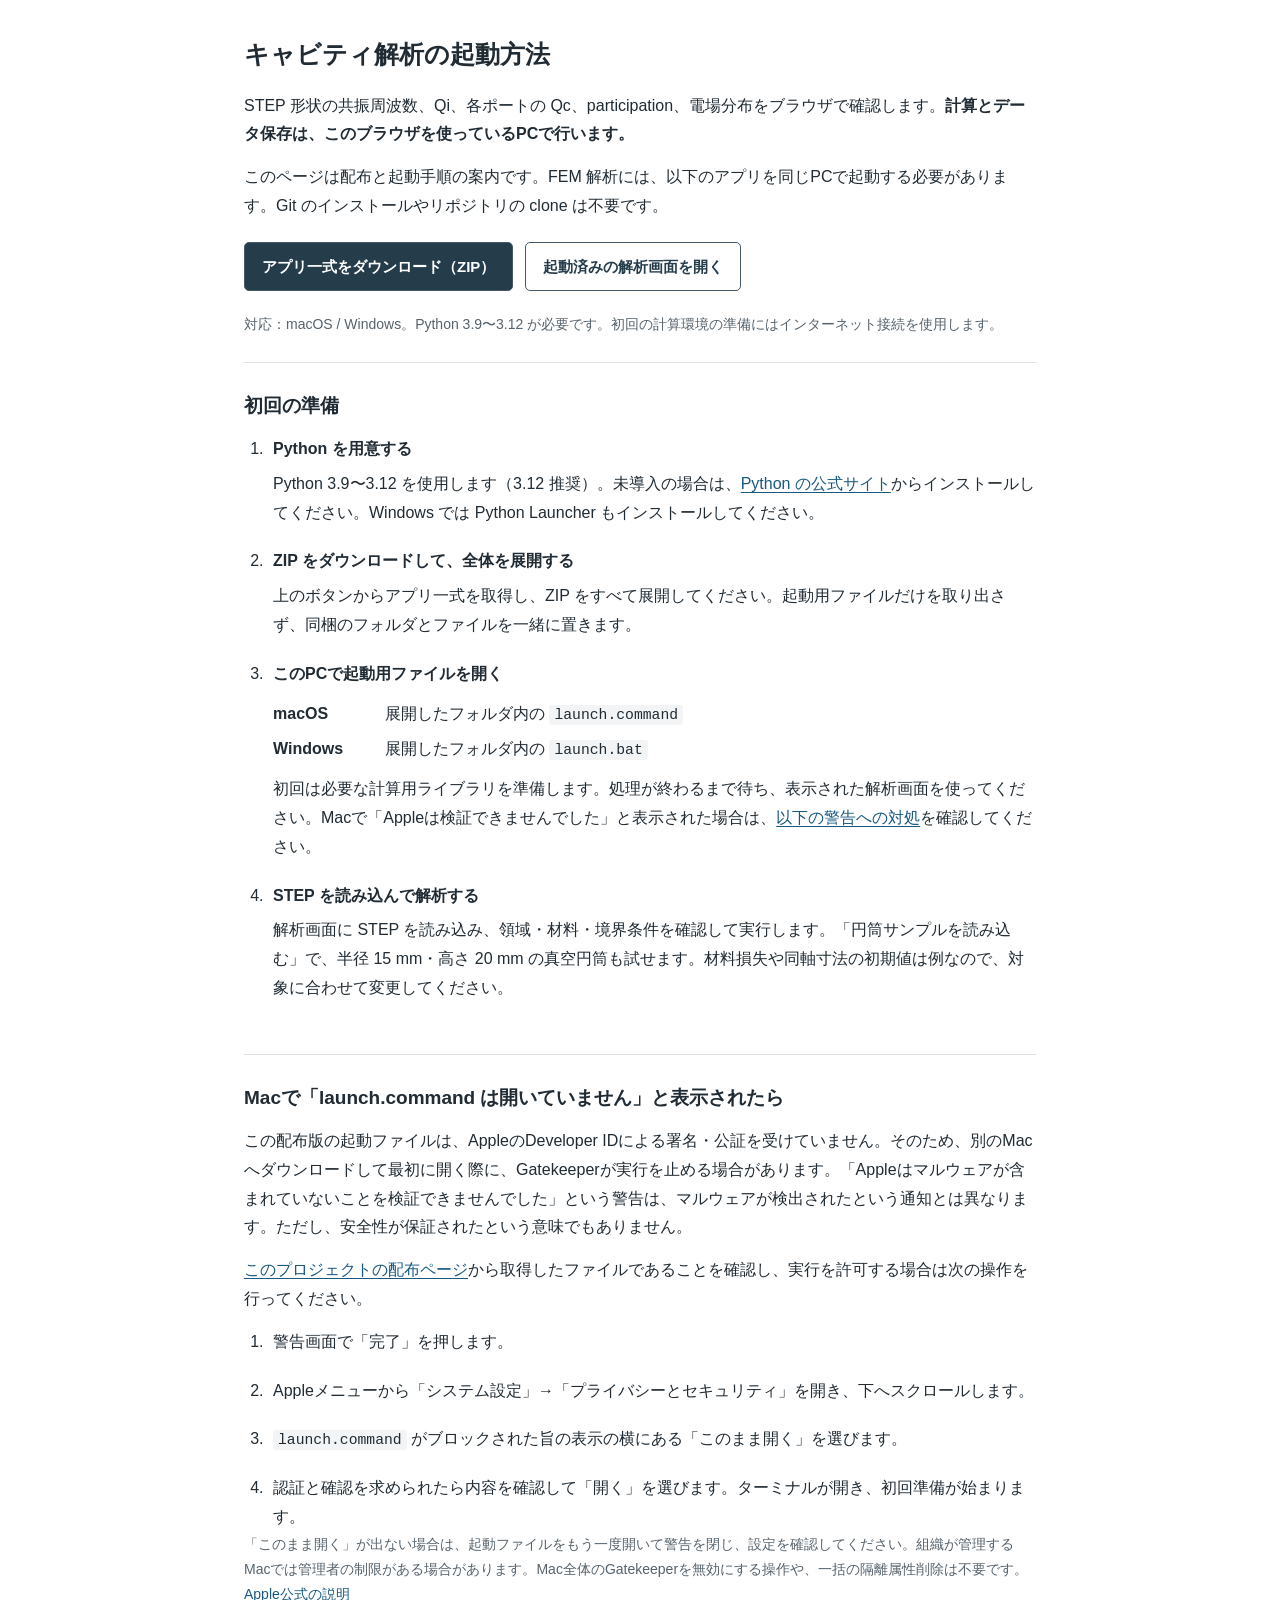
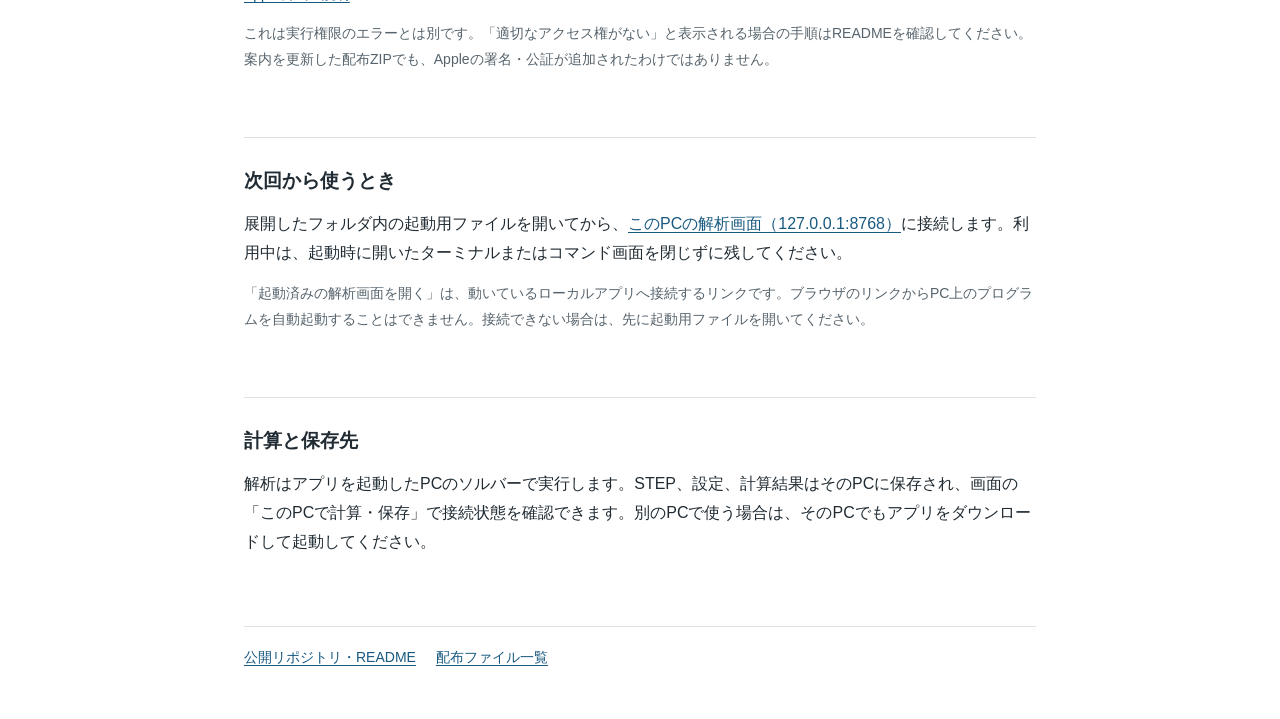
==== docs/index.html @ b0255959 "Document macOS Gatekeeper approval for the unsigned launcher" ====
<!doctype html>
<html lang="ja">
<head>
  <meta charset="utf-8">
  <meta name="viewport" content="width=device-width,initial-scale=1">
  <meta name="robots" content="noindex,nofollow">
  <meta name="referrer" content="no-referrer">
  <title>キャビティ解析の起動方法</title>
  <style>
    :root{font-family:-apple-system,BlinkMacSystemFont,"Segoe UI",sans-serif;color:#202b33;background:#fff;line-height:1.8;font-size:16px}
    *{box-sizing:border-box}body{margin:0}main{max-width:840px;margin:0 auto;padding:36px 24px 48px}h1{font-size:25px;line-height:1.5;margin:0 0 18px;font-weight:650}h2{font-size:19px;margin:0 0 12px;font-weight:600}h3{font-size:16px;margin:0 0 6px;font-weight:600}p{margin:0 0 14px}a{color:#185980;text-underline-offset:3px}a:focus-visible{outline:3px solid #90c5df;outline-offset:4px}section{padding:26px 0;border-top:1px solid #dbe1e5;margin-top:25px}.actions{display:flex;flex-wrap:wrap;gap:12px;margin:21px 0}.button{display:inline-block;border:1px solid #465965;border-radius:5px;padding:10px 17px;text-decoration:none;font-weight:600;font-size:15px;color:#253c4a}.button.primary{background:#253c4a;color:#fff}.note{font-size:14px;color:#56636c}ol{padding-left:24px;margin:0}li{padding-left:5px;margin:0 0 20px}li:last-child{margin-bottom:0}li p{margin:0}.launcher-list{display:grid;grid-template-columns:100px 1fr;gap:7px 12px;margin:11px 0}.launcher-list dt{font-weight:600}.launcher-list dd{margin:0}code{font-family:ui-monospace,SFMono-Regular,Consolas,monospace;font-size:.92em;background:#f2f4f5;padding:2px 5px;border-radius:3px}.local-address{overflow-wrap:anywhere}footer{margin-top:30px;padding-top:18px;border-top:1px solid #dbe1e5;font-size:14px}footer a{margin-right:20px}@media(max-width:520px){main{padding:25px 19px 35px}h1{font-size:22px}.actions{flex-direction:column;align-items:stretch}.button{text-align:center}.launcher-list{grid-template-columns:80px 1fr}}
  </style>
</head>
<body>
<main>
  <h1>キャビティ解析の起動方法</h1>
  <p>STEP 形状の共振周波数、Qi、各ポートの Qc、participation、電場分布をブラウザで確認します。<strong>計算とデータ保存は、このブラウザを使っているPCで行います。</strong></p>
  <p>このページは配布と起動手順の案内です。FEM 解析には、以下のアプリを同じPCで起動する必要があります。Git のインストールやリポジトリの clone は不要です。</p>
  <div class="actions">
    <a class="button primary" href="https://github.com/qupqubit/cavity-lab-public/releases/latest/download/cavity-lab-public.zip" rel="noreferrer">アプリ一式をダウンロード（ZIP）</a>
    <a class="button" href="http://127.0.0.1:8768/" target="_blank" rel="noreferrer">起動済みの解析画面を開く</a>
  </div>
  <p class="note">対応：macOS / Windows。Python 3.9〜3.12 が必要です。初回の計算環境の準備にはインターネット接続を使用します。</p>
  <section aria-labelledby="first-title">
    <h2 id="first-title">初回の準備</h2>
    <ol>
      <li><h3>Python を用意する</h3><p>Python 3.9〜3.12 を使用します（3.12 推奨）。未導入の場合は、<a href="https://www.python.org/downloads/" rel="noreferrer">Python の公式サイト</a>からインストールしてください。Windows では Python Launcher もインストールしてください。</p></li>
      <li><h3>ZIP をダウンロードして、全体を展開する</h3><p>上のボタンからアプリ一式を取得し、ZIP をすべて展開してください。起動用ファイルだけを取り出さず、同梱のフォルダとファイルを一緒に置きます。</p></li>
      <li><h3>このPCで起動用ファイルを開く</h3><dl class="launcher-list"><dt>macOS</dt><dd>展開したフォルダ内の <code>launch.command</code></dd><dt>Windows</dt><dd>展開したフォルダ内の <code>launch.bat</code></dd></dl><p>初回は必要な計算用ライブラリを準備します。処理が終わるまで待ち、表示された解析画面を使ってください。Macで「Appleは検証できませんでした」と表示された場合は、<a href="#mac-warning">以下の警告への対処</a>を確認してください。</p></li>
      <li><h3>STEP を読み込んで解析する</h3><p>解析画面に STEP を読み込み、領域・材料・境界条件を確認して実行します。「円筒サンプルを読み込む」で、半径 15 mm・高さ 20 mm の真空円筒も試せます。材料損失や同軸寸法の初期値は例なので、対象に合わせて変更してください。</p></li>
    </ol>
  </section>
  <section id="mac-warning" aria-labelledby="mac-warning-title">
    <h2 id="mac-warning-title">Macで「launch.command は開いていません」と表示されたら</h2>
    <p>この配布版の起動ファイルは、AppleのDeveloper IDによる署名・公証を受けていません。そのため、別のMacへダウンロードして最初に開く際に、Gatekeeperが実行を止める場合があります。「Appleはマルウェアが含まれていないことを検証できませんでした」という警告は、マルウェアが検出されたという通知とは異なります。ただし、安全性が保証されたという意味でもありません。</p>
    <p><a href="https://github.com/qupqubit/cavity-lab-public/releases" rel="noreferrer">このプロジェクトの配布ページ</a>から取得したファイルであることを確認し、実行を許可する場合は次の操作を行ってください。</p>
    <ol>
      <li>警告画面で「完了」を押します。</li>
      <li>Appleメニューから「システム設定」→「プライバシーとセキュリティ」を開き、下へスクロールします。</li>
      <li><code>launch.command</code> がブロックされた旨の表示の横にある「このまま開く」を選びます。</li>
      <li>認証と確認を求められたら内容を確認して「開く」を選びます。ターミナルが開き、初回準備が始まります。</li>
    </ol>
    <p class="note">「このまま開く」が出ない場合は、起動ファイルをもう一度開いて警告を閉じ、設定を確認してください。組織が管理するMacでは管理者の制限がある場合があります。Mac全体のGatekeeperを無効にする操作や、一括の隔離属性削除は不要です。<a href="https://support.apple.com/ja-jp/102445" rel="noreferrer">Apple公式の説明</a></p>
    <p class="note">これは実行権限のエラーとは別です。「適切なアクセス権がない」と表示される場合の手順はREADMEを確認してください。案内を更新した配布ZIPでも、Appleの署名・公証が追加されたわけではありません。</p>
  </section>
  <section aria-labelledby="next-title">
    <h2 id="next-title">次回から使うとき</h2>
    <p>展開したフォルダ内の起動用ファイルを開いてから、<a class="local-address" href="http://127.0.0.1:8768/" target="_blank" rel="noreferrer">このPCの解析画面（127.0.0.1:8768）</a>に接続します。利用中は、起動時に開いたターミナルまたはコマンド画面を閉じずに残してください。</p>
    <p class="note">「起動済みの解析画面を開く」は、動いているローカルアプリへ接続するリンクです。ブラウザのリンクからPC上のプログラムを自動起動することはできません。接続できない場合は、先に起動用ファイルを開いてください。</p>
  </section>
  <section aria-labelledby="storage-title">
    <h2 id="storage-title">計算と保存先</h2>
    <p>解析はアプリを起動したPCのソルバーで実行します。STEP、設定、計算結果はそのPCに保存され、画面の「このPCで計算・保存」で接続状態を確認できます。別のPCで使う場合は、そのPCでもアプリをダウンロードして起動してください。</p>
  </section>
  <footer><a href="https://github.com/qupqubit/cavity-lab-public" rel="noreferrer">公開リポジトリ・README</a><a href="https://github.com/qupqubit/cavity-lab-public/releases" rel="noreferrer">配布ファイル一覧</a></footer>
</main>
</body>
</html>
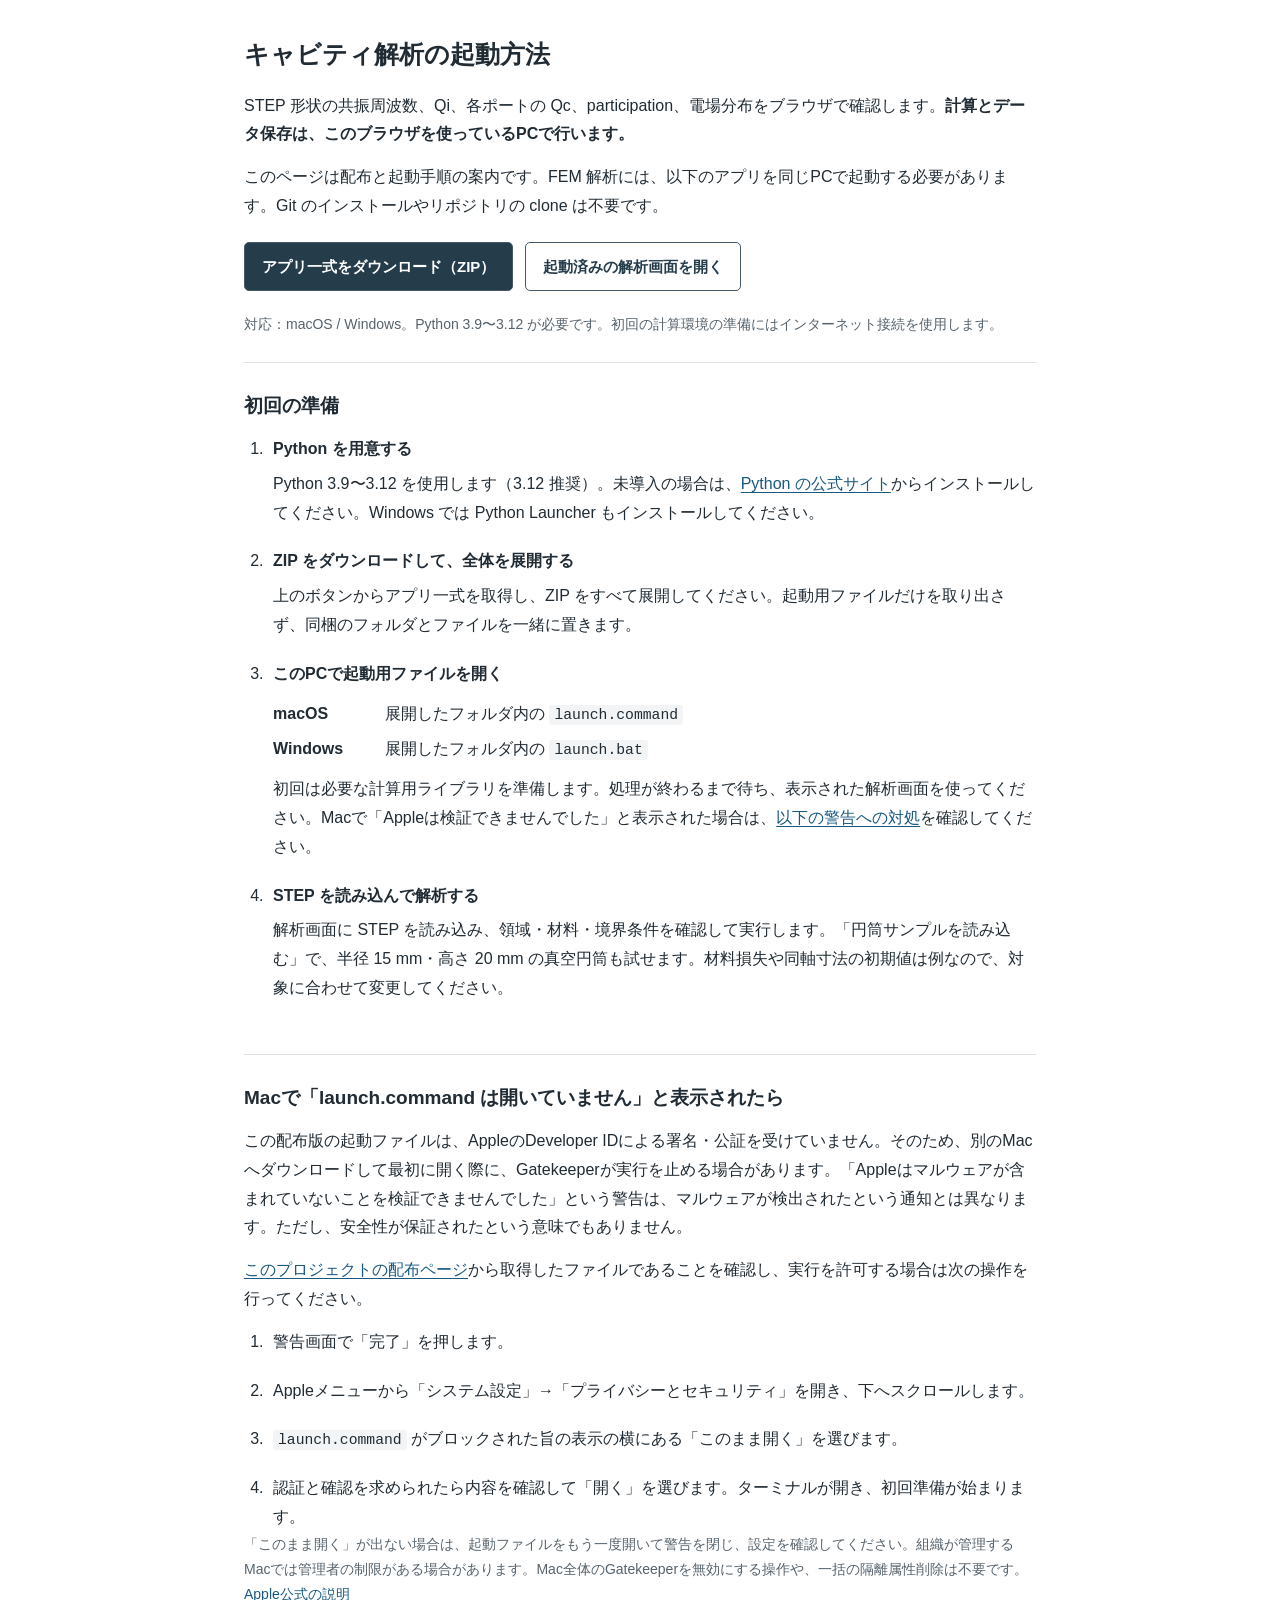
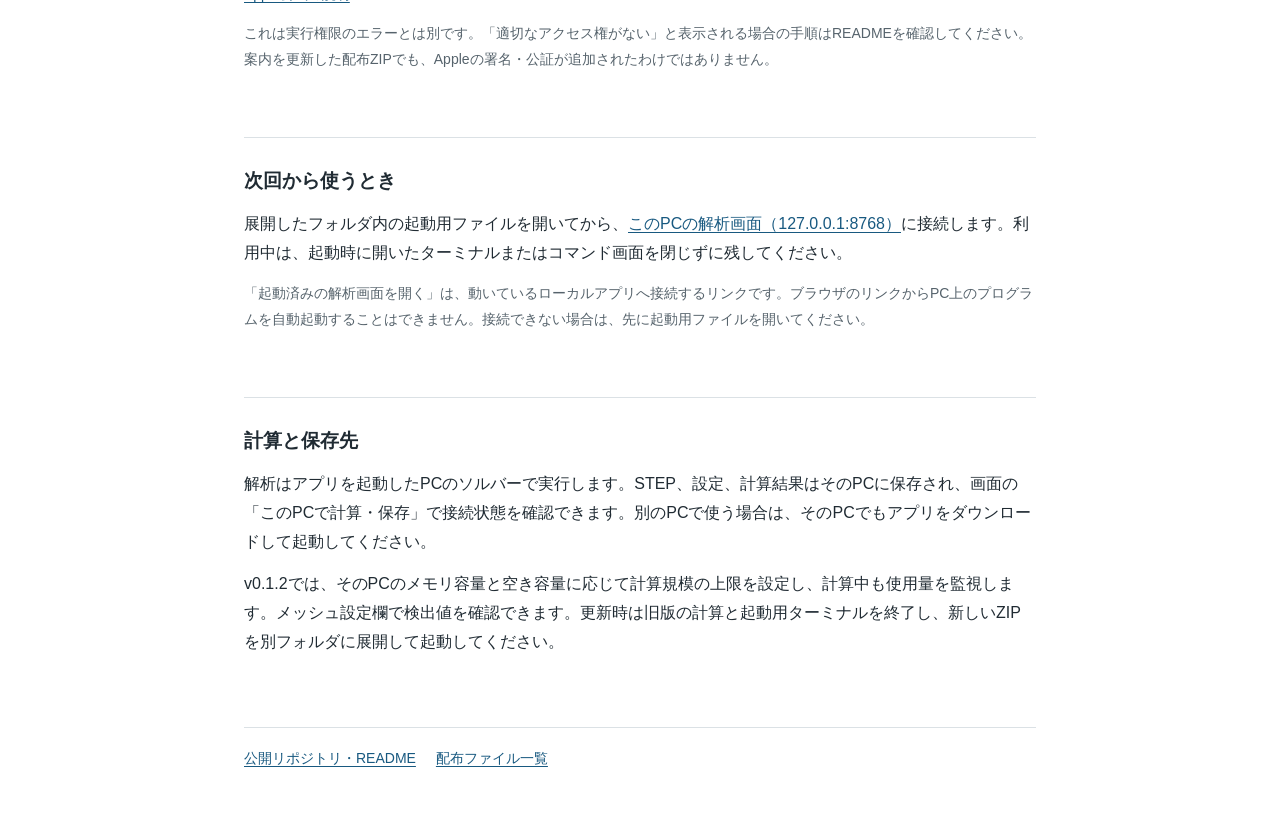
==== commit 69b032a5: "Use local physical memory budgets and monitor FEM workers" ====
--- a/docs/index.html
+++ b/docs/index.html
@@ -51,6 +51,7 @@
   <section aria-labelledby="storage-title">
     <h2 id="storage-title">計算と保存先</h2>
     <p>解析はアプリを起動したPCのソルバーで実行します。STEP、設定、計算結果はそのPCに保存され、画面の「このPCで計算・保存」で接続状態を確認できます。別のPCで使う場合は、そのPCでもアプリをダウンロードして起動してください。</p>
+    <p>v0.1.2では、そのPCのメモリ容量と空き容量に応じて計算規模の上限を設定し、計算中も使用量を監視します。メッシュ設定欄で検出値を確認できます。更新時は旧版の計算と起動用ターミナルを終了し、新しいZIPを別フォルダに展開して起動してください。</p>
   </section>
   <footer><a href="https://github.com/qupqubit/cavity-lab-public" rel="noreferrer">公開リポジトリ・README</a><a href="https://github.com/qupqubit/cavity-lab-public/releases" rel="noreferrer">配布ファイル一覧</a></footer>
 </main>
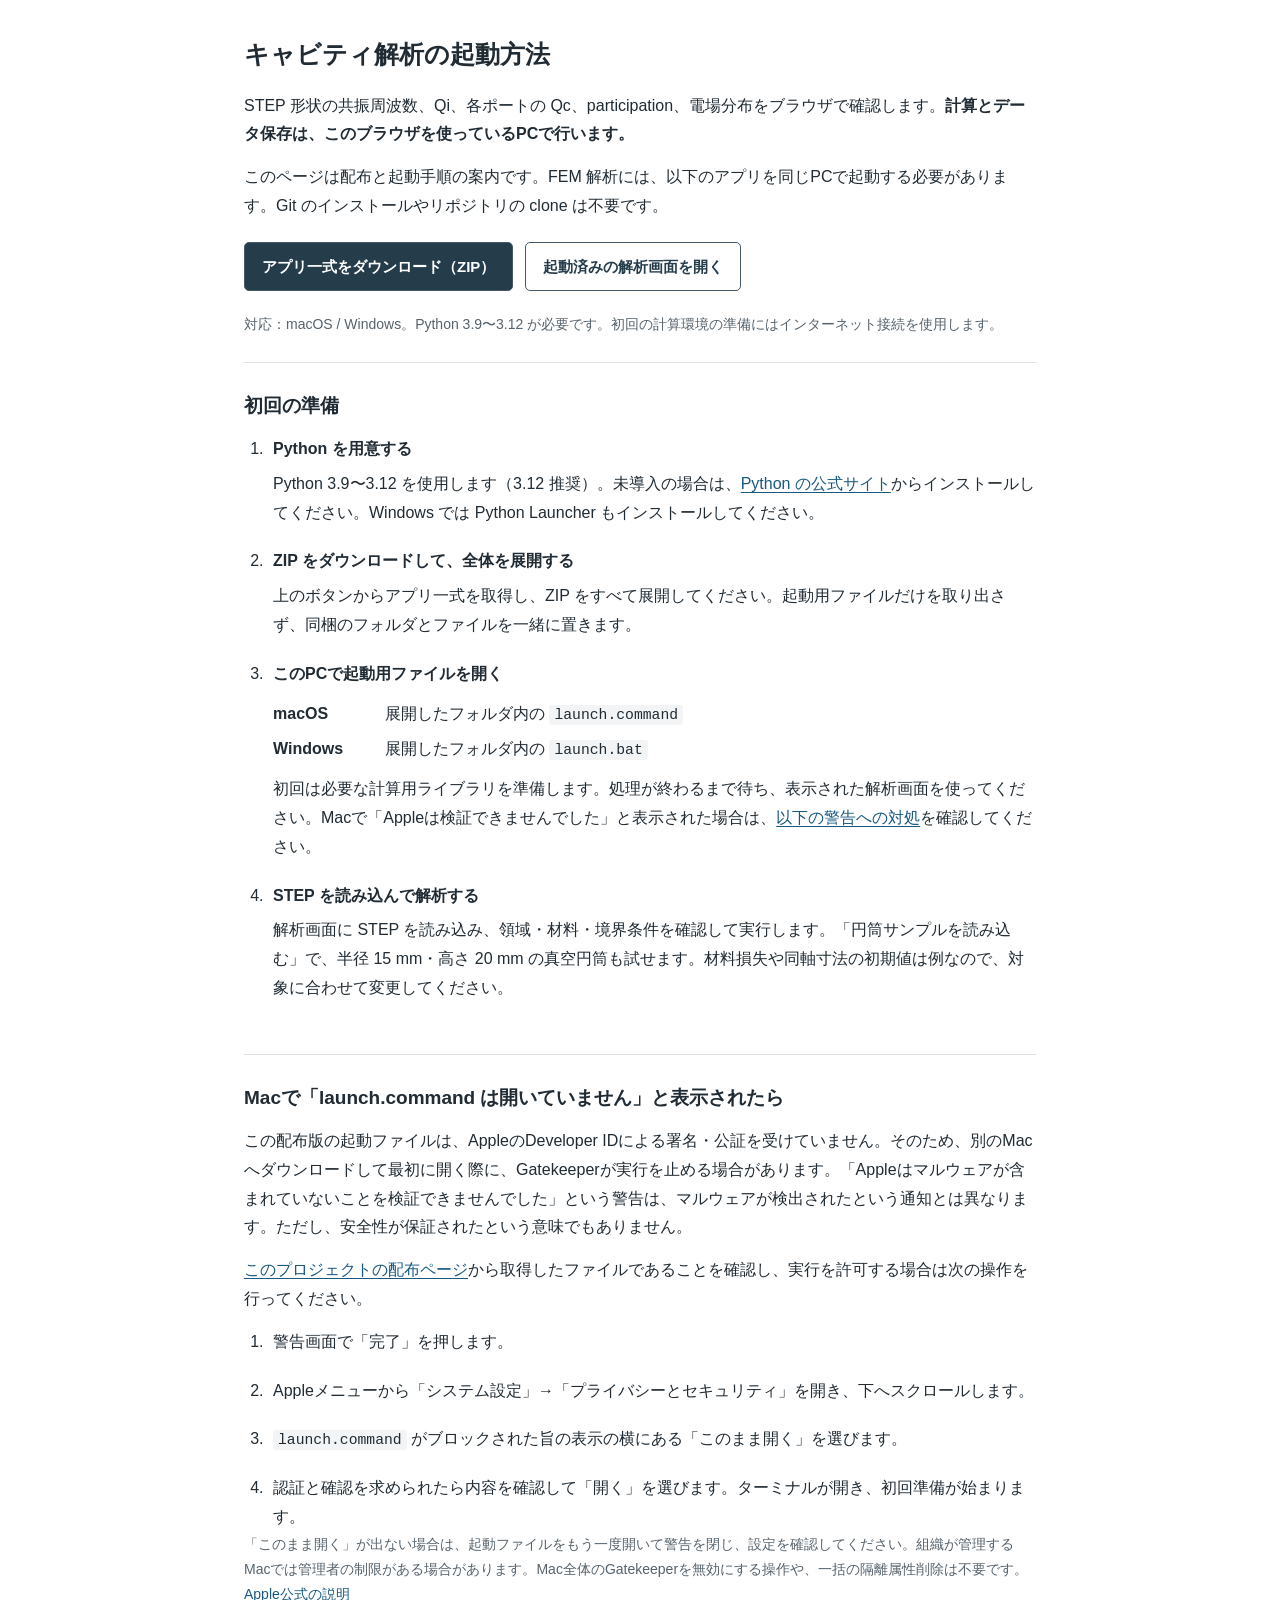
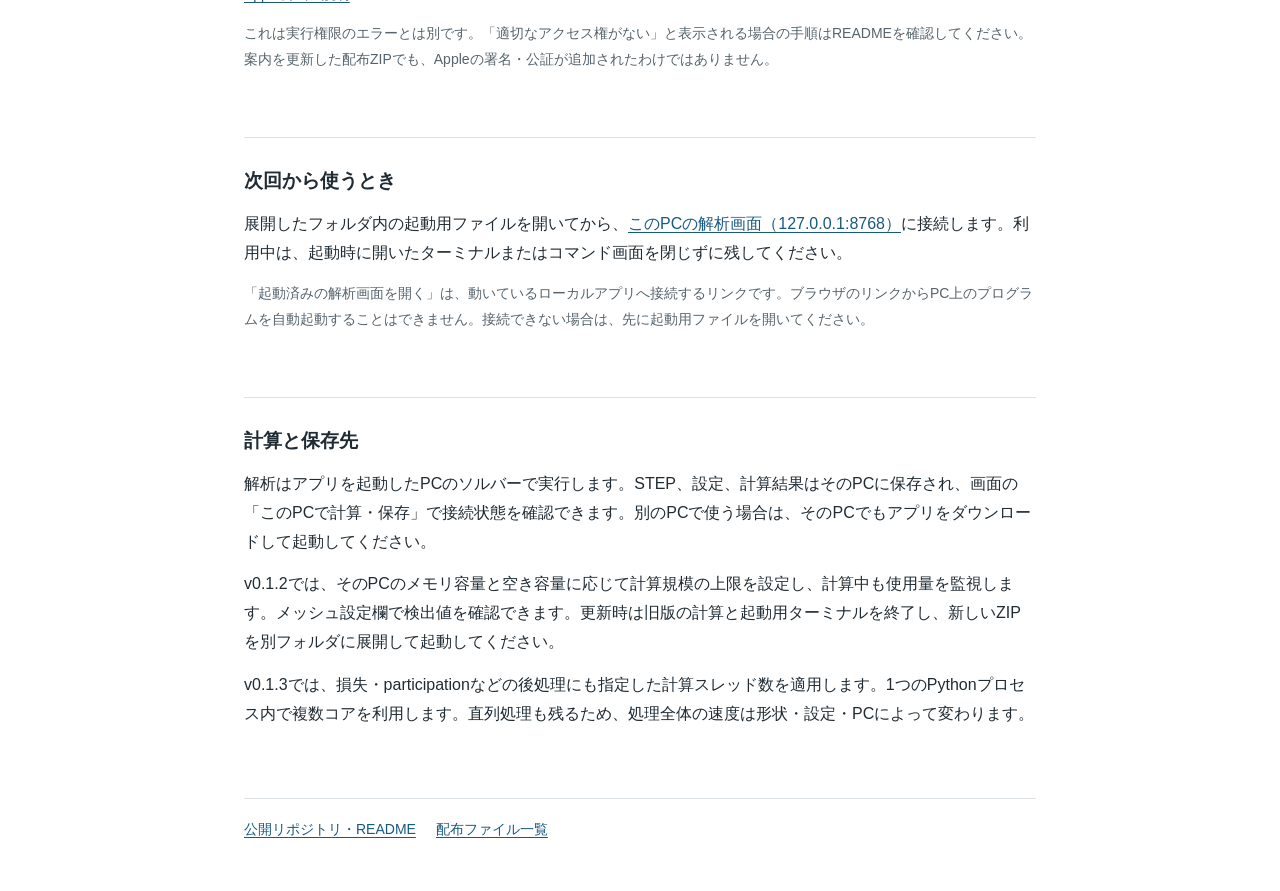
==== commit 06e20e5e: "Parallelize native postprocessing and batch field slice evaluation" ====
--- a/docs/index.html
+++ b/docs/index.html
@@ -52,6 +52,7 @@
     <h2 id="storage-title">計算と保存先</h2>
     <p>解析はアプリを起動したPCのソルバーで実行します。STEP、設定、計算結果はそのPCに保存され、画面の「このPCで計算・保存」で接続状態を確認できます。別のPCで使う場合は、そのPCでもアプリをダウンロードして起動してください。</p>
     <p>v0.1.2では、そのPCのメモリ容量と空き容量に応じて計算規模の上限を設定し、計算中も使用量を監視します。メッシュ設定欄で検出値を確認できます。更新時は旧版の計算と起動用ターミナルを終了し、新しいZIPを別フォルダに展開して起動してください。</p>
+    <p>v0.1.3では、損失・participationなどの後処理にも指定した計算スレッド数を適用します。1つのPythonプロセス内で複数コアを利用します。直列処理も残るため、処理全体の速度は形状・設定・PCによって変わります。</p>
   </section>
   <footer><a href="https://github.com/qupqubit/cavity-lab-public" rel="noreferrer">公開リポジトリ・README</a><a href="https://github.com/qupqubit/cavity-lab-public/releases" rel="noreferrer">配布ファイル一覧</a></footer>
 </main>
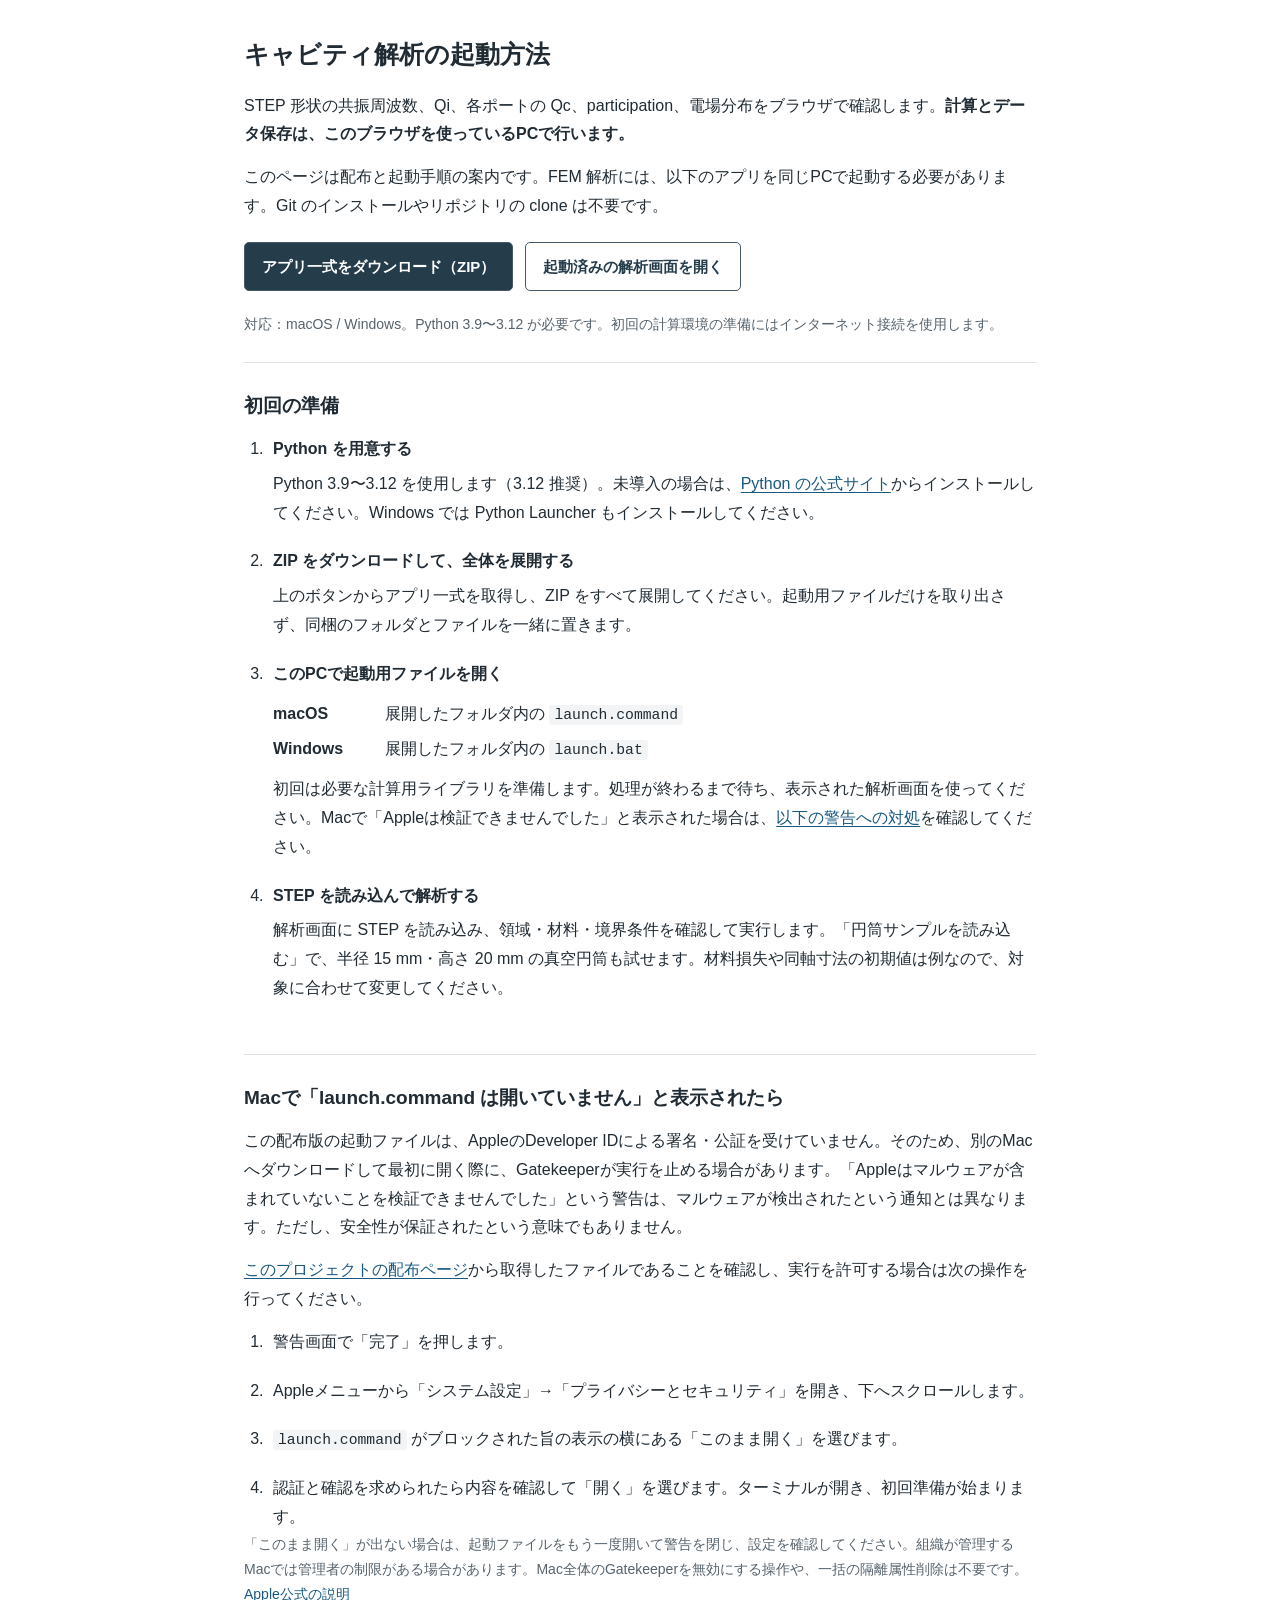
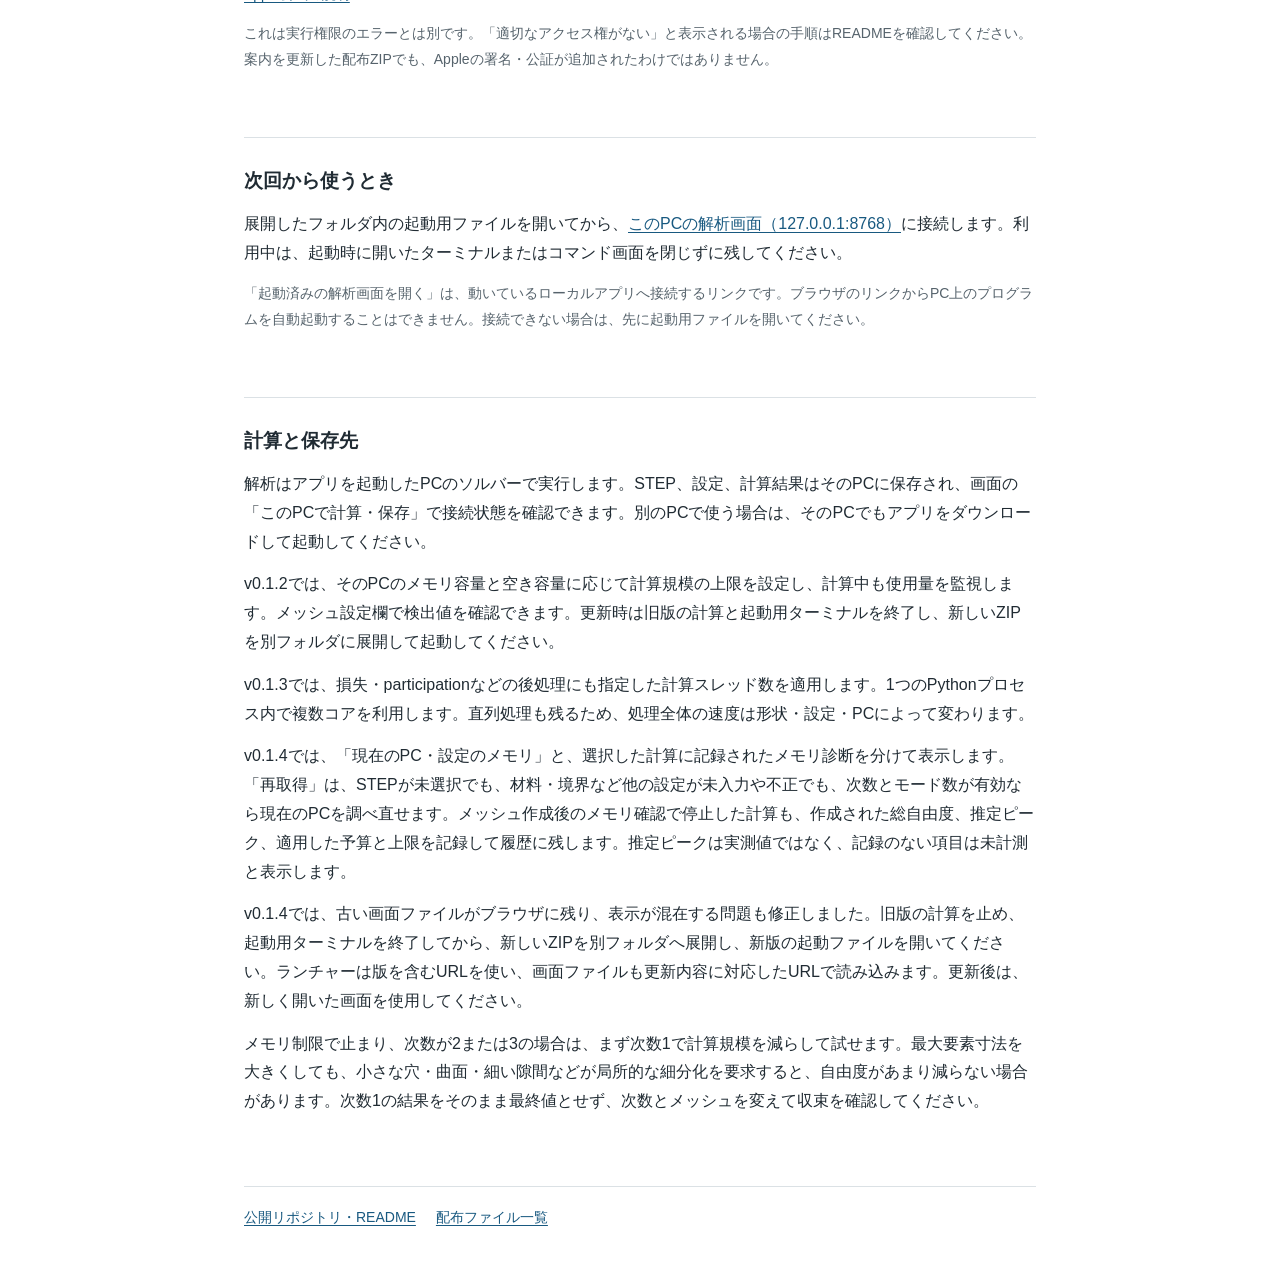
==== commit e6db5d37: "Fix cached UI and preserve memory diagnostics after failed solves" ====
--- a/docs/index.html
+++ b/docs/index.html
@@ -53,6 +53,9 @@
     <p>解析はアプリを起動したPCのソルバーで実行します。STEP、設定、計算結果はそのPCに保存され、画面の「このPCで計算・保存」で接続状態を確認できます。別のPCで使う場合は、そのPCでもアプリをダウンロードして起動してください。</p>
     <p>v0.1.2では、そのPCのメモリ容量と空き容量に応じて計算規模の上限を設定し、計算中も使用量を監視します。メッシュ設定欄で検出値を確認できます。更新時は旧版の計算と起動用ターミナルを終了し、新しいZIPを別フォルダに展開して起動してください。</p>
     <p>v0.1.3では、損失・participationなどの後処理にも指定した計算スレッド数を適用します。1つのPythonプロセス内で複数コアを利用します。直列処理も残るため、処理全体の速度は形状・設定・PCによって変わります。</p>
+    <p>v0.1.4では、「現在のPC・設定のメモリ」と、選択した計算に記録されたメモリ診断を分けて表示します。「再取得」は、STEPが未選択でも、材料・境界など他の設定が未入力や不正でも、次数とモード数が有効なら現在のPCを調べ直せます。メッシュ作成後のメモリ確認で停止した計算も、作成された総自由度、推定ピーク、適用した予算と上限を記録して履歴に残します。推定ピークは実測値ではなく、記録のない項目は未計測と表示します。</p>
+    <p>v0.1.4では、古い画面ファイルがブラウザに残り、表示が混在する問題も修正しました。旧版の計算を止め、起動用ターミナルを終了してから、新しいZIPを別フォルダへ展開し、新版の起動ファイルを開いてください。ランチャーは版を含むURLを使い、画面ファイルも更新内容に対応したURLで読み込みます。更新後は、新しく開いた画面を使用してください。</p>
+    <p>メモリ制限で止まり、次数が2または3の場合は、まず次数1で計算規模を減らして試せます。最大要素寸法を大きくしても、小さな穴・曲面・細い隙間などが局所的な細分化を要求すると、自由度があまり減らない場合があります。次数1の結果をそのまま最終値とせず、次数とメッシュを変えて収束を確認してください。</p>
   </section>
   <footer><a href="https://github.com/qupqubit/cavity-lab-public" rel="noreferrer">公開リポジトリ・README</a><a href="https://github.com/qupqubit/cavity-lab-public/releases" rel="noreferrer">配布ファイル一覧</a></footer>
 </main>
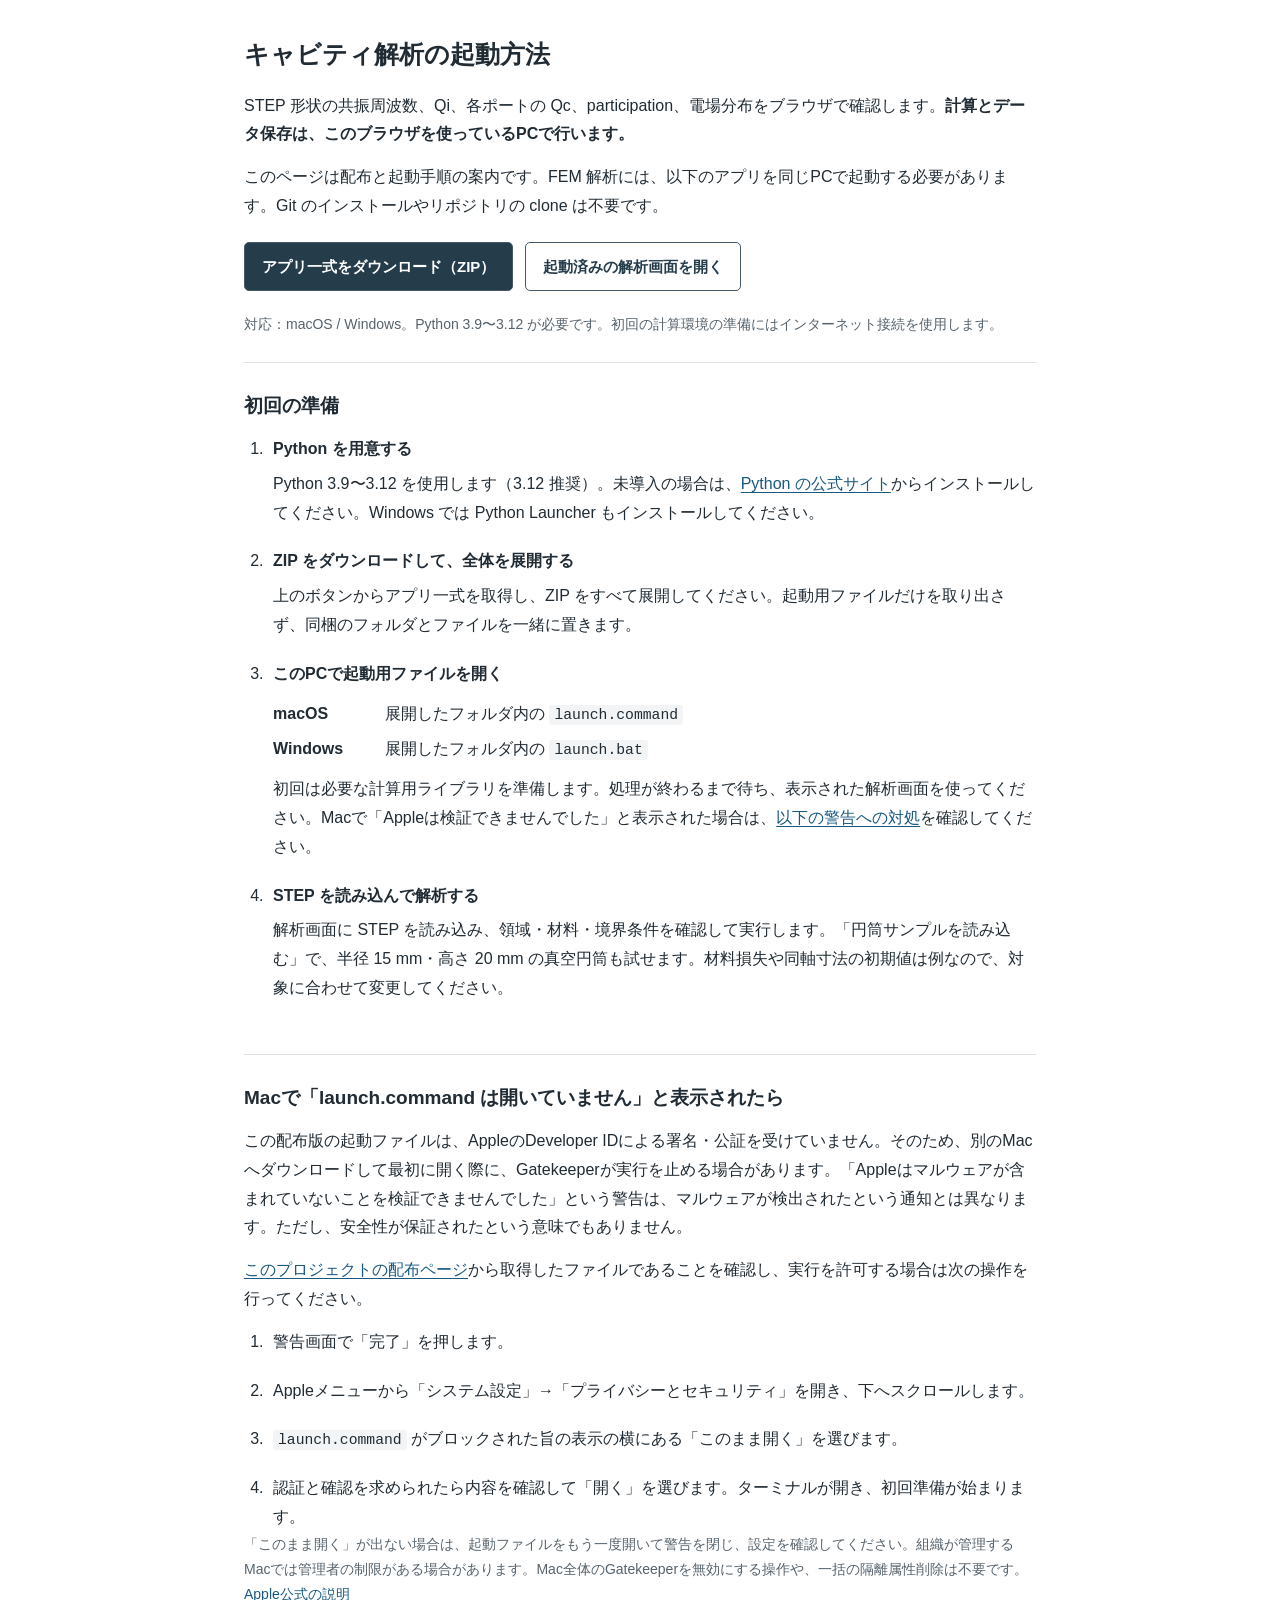
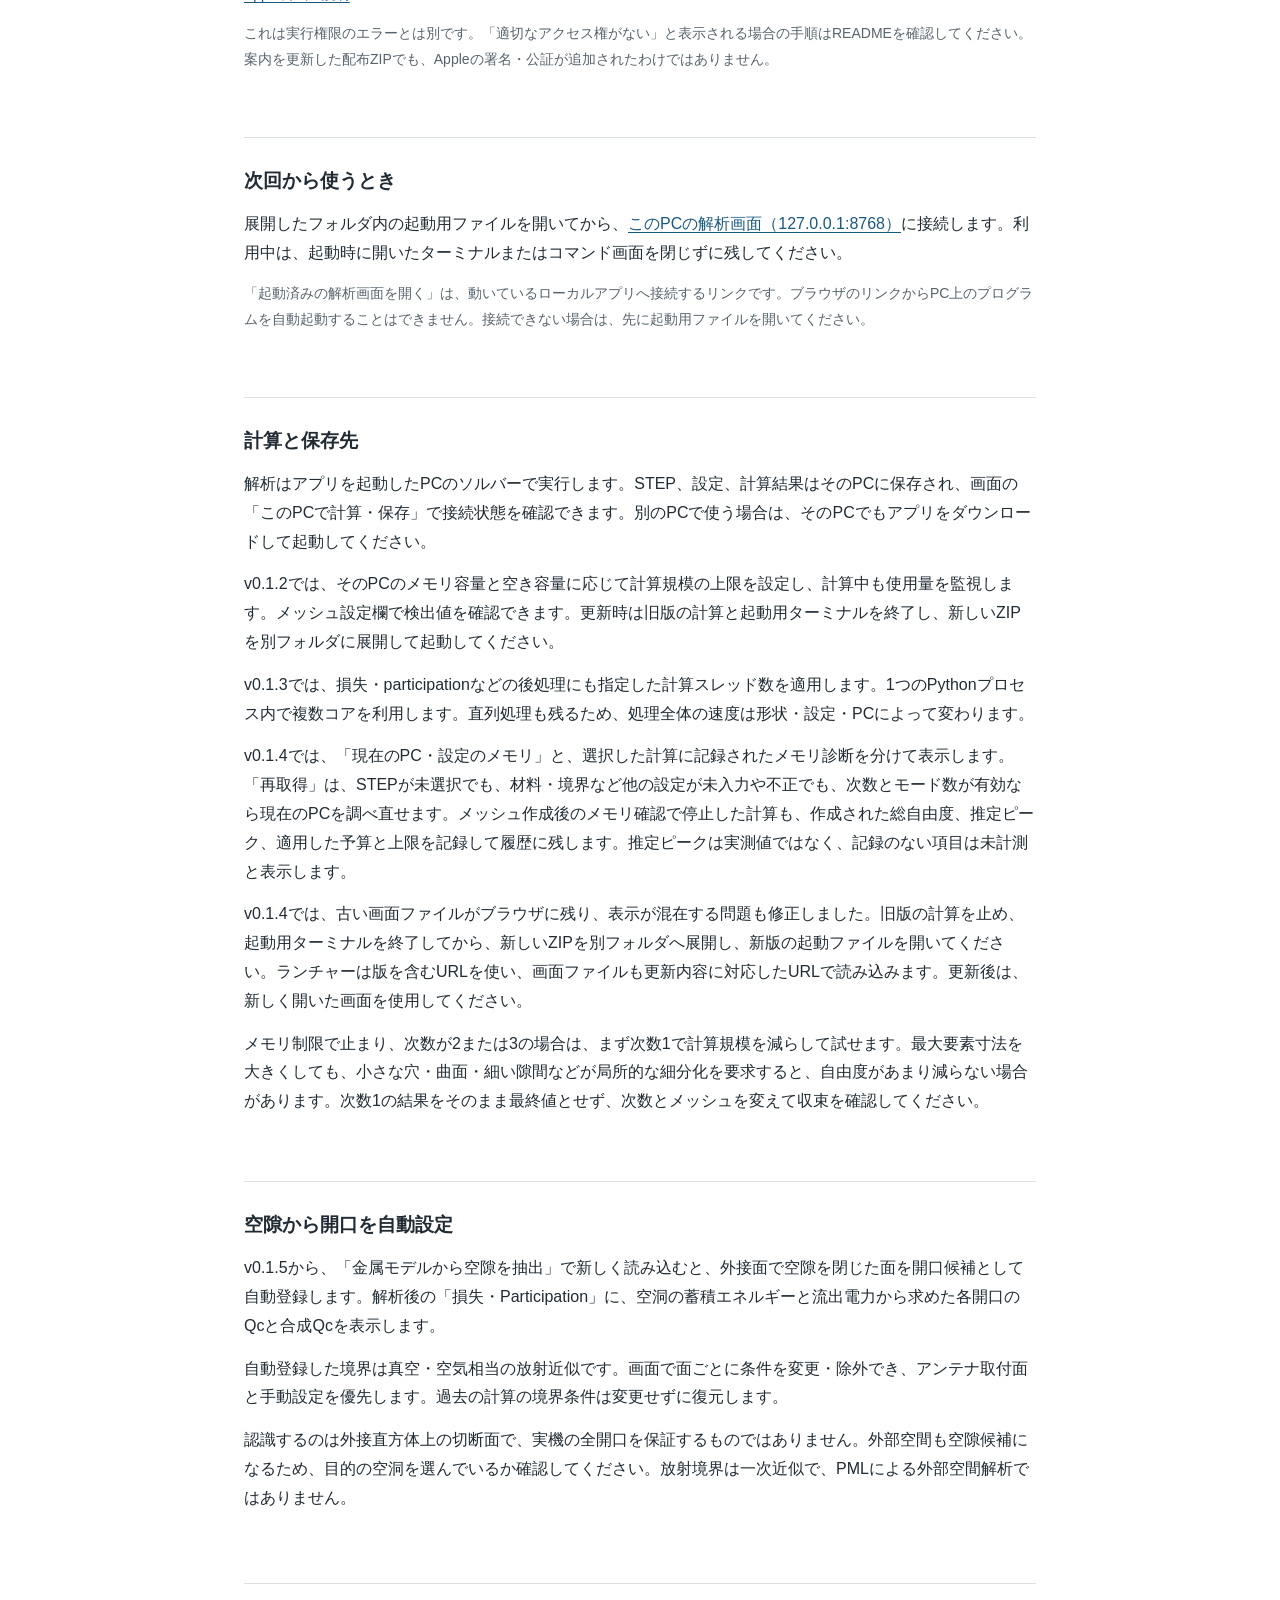
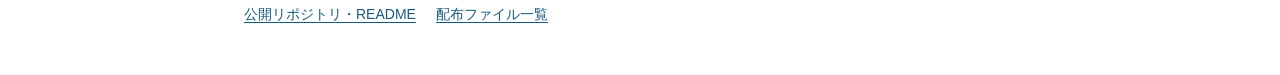
==== commit 36c9a782: "Automatically assign extracted cavity openings and compute port Qc" ====
--- a/docs/index.html
+++ b/docs/index.html
@@ -57,6 +57,12 @@
     <p>v0.1.4では、古い画面ファイルがブラウザに残り、表示が混在する問題も修正しました。旧版の計算を止め、起動用ターミナルを終了してから、新しいZIPを別フォルダへ展開し、新版の起動ファイルを開いてください。ランチャーは版を含むURLを使い、画面ファイルも更新内容に対応したURLで読み込みます。更新後は、新しく開いた画面を使用してください。</p>
     <p>メモリ制限で止まり、次数が2または3の場合は、まず次数1で計算規模を減らして試せます。最大要素寸法を大きくしても、小さな穴・曲面・細い隙間などが局所的な細分化を要求すると、自由度があまり減らない場合があります。次数1の結果をそのまま最終値とせず、次数とメッシュを変えて収束を確認してください。</p>
   </section>
+  <section class="card">
+    <h2>空隙から開口を自動設定</h2>
+    <p>v0.1.5から、「金属モデルから空隙を抽出」で新しく読み込むと、外接面で空隙を閉じた面を開口候補として自動登録します。解析後の「損失・Participation」に、空洞の蓄積エネルギーと流出電力から求めた各開口のQcと合成Qcを表示します。</p>
+    <p>自動登録した境界は真空・空気相当の放射近似です。画面で面ごとに条件を変更・除外でき、アンテナ取付面と手動設定を優先します。過去の計算の境界条件は変更せずに復元します。</p>
+    <p>認識するのは外接直方体上の切断面で、実機の全開口を保証するものではありません。外部空間も空隙候補になるため、目的の空洞を選んでいるか確認してください。放射境界は一次近似で、PMLによる外部空間解析ではありません。</p>
+  </section>
   <footer><a href="https://github.com/qupqubit/cavity-lab-public" rel="noreferrer">公開リポジトリ・README</a><a href="https://github.com/qupqubit/cavity-lab-public/releases" rel="noreferrer">配布ファイル一覧</a></footer>
 </main>
 </body>
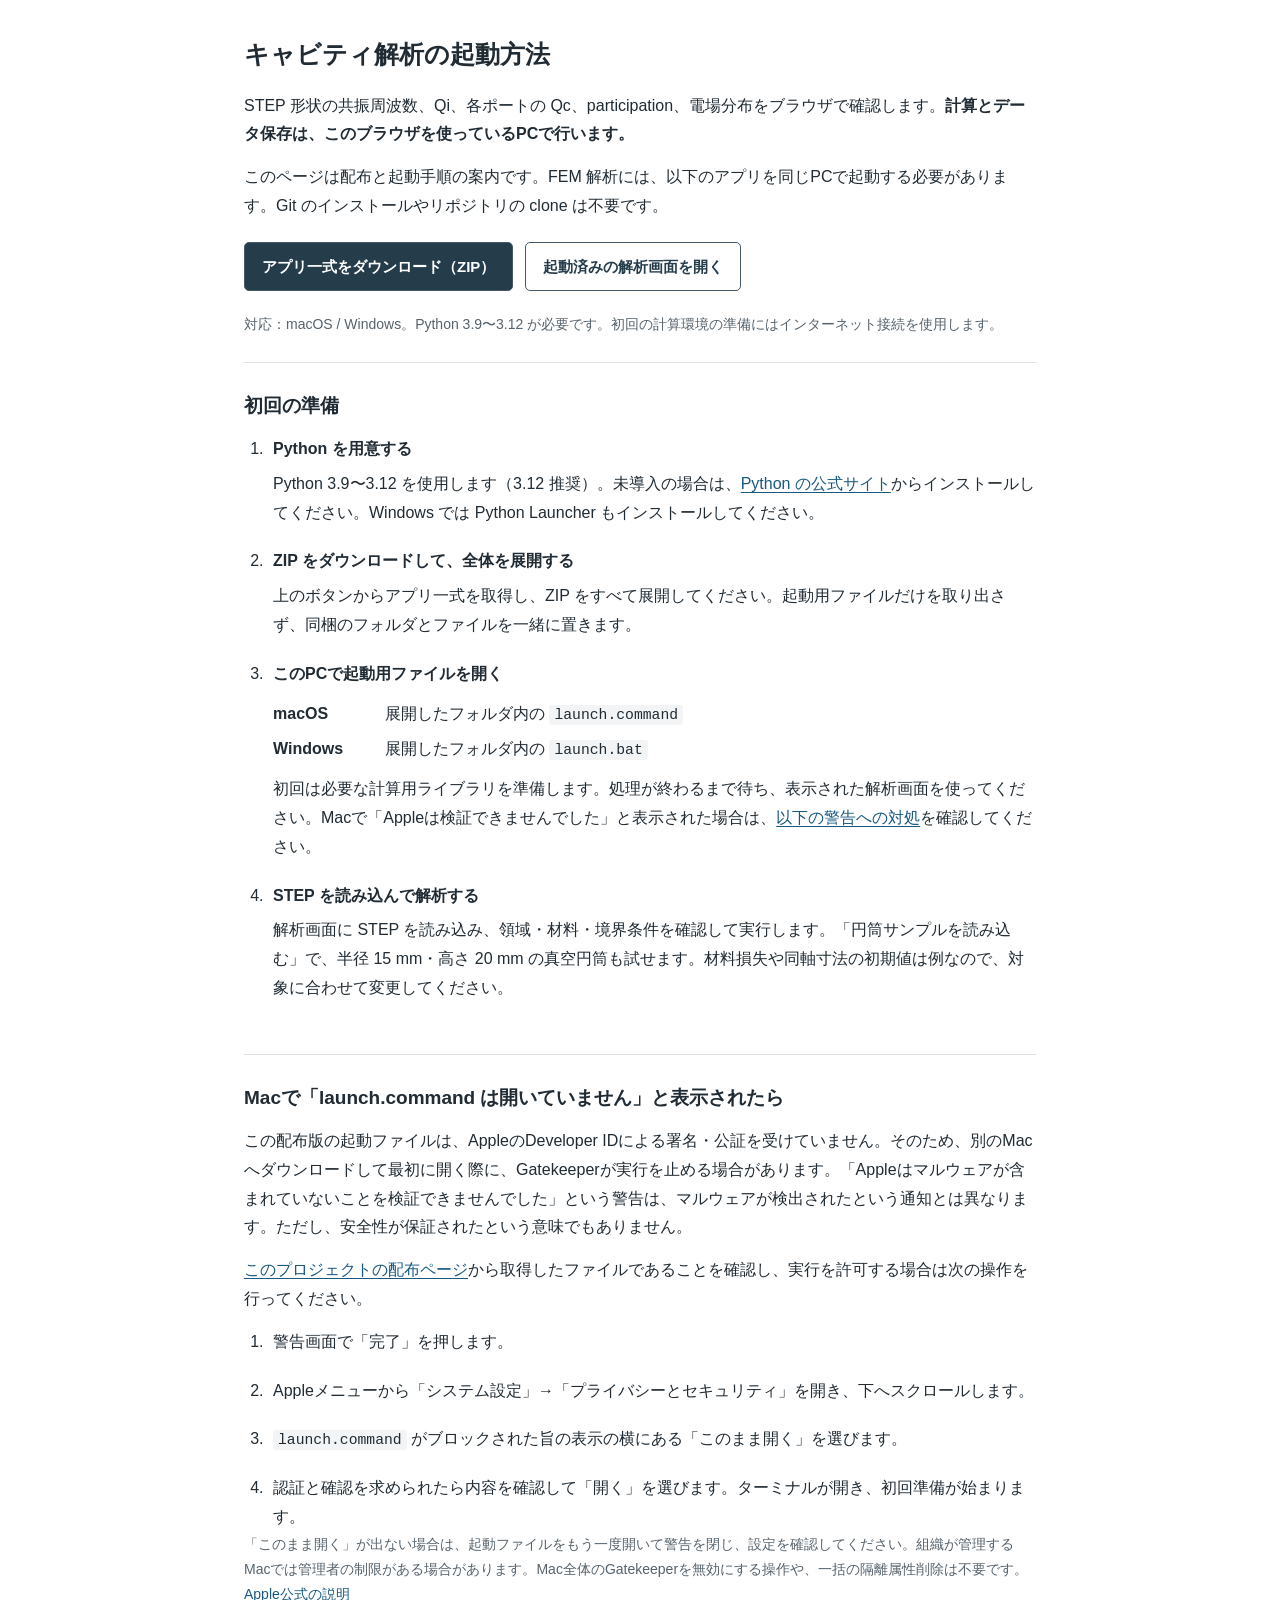
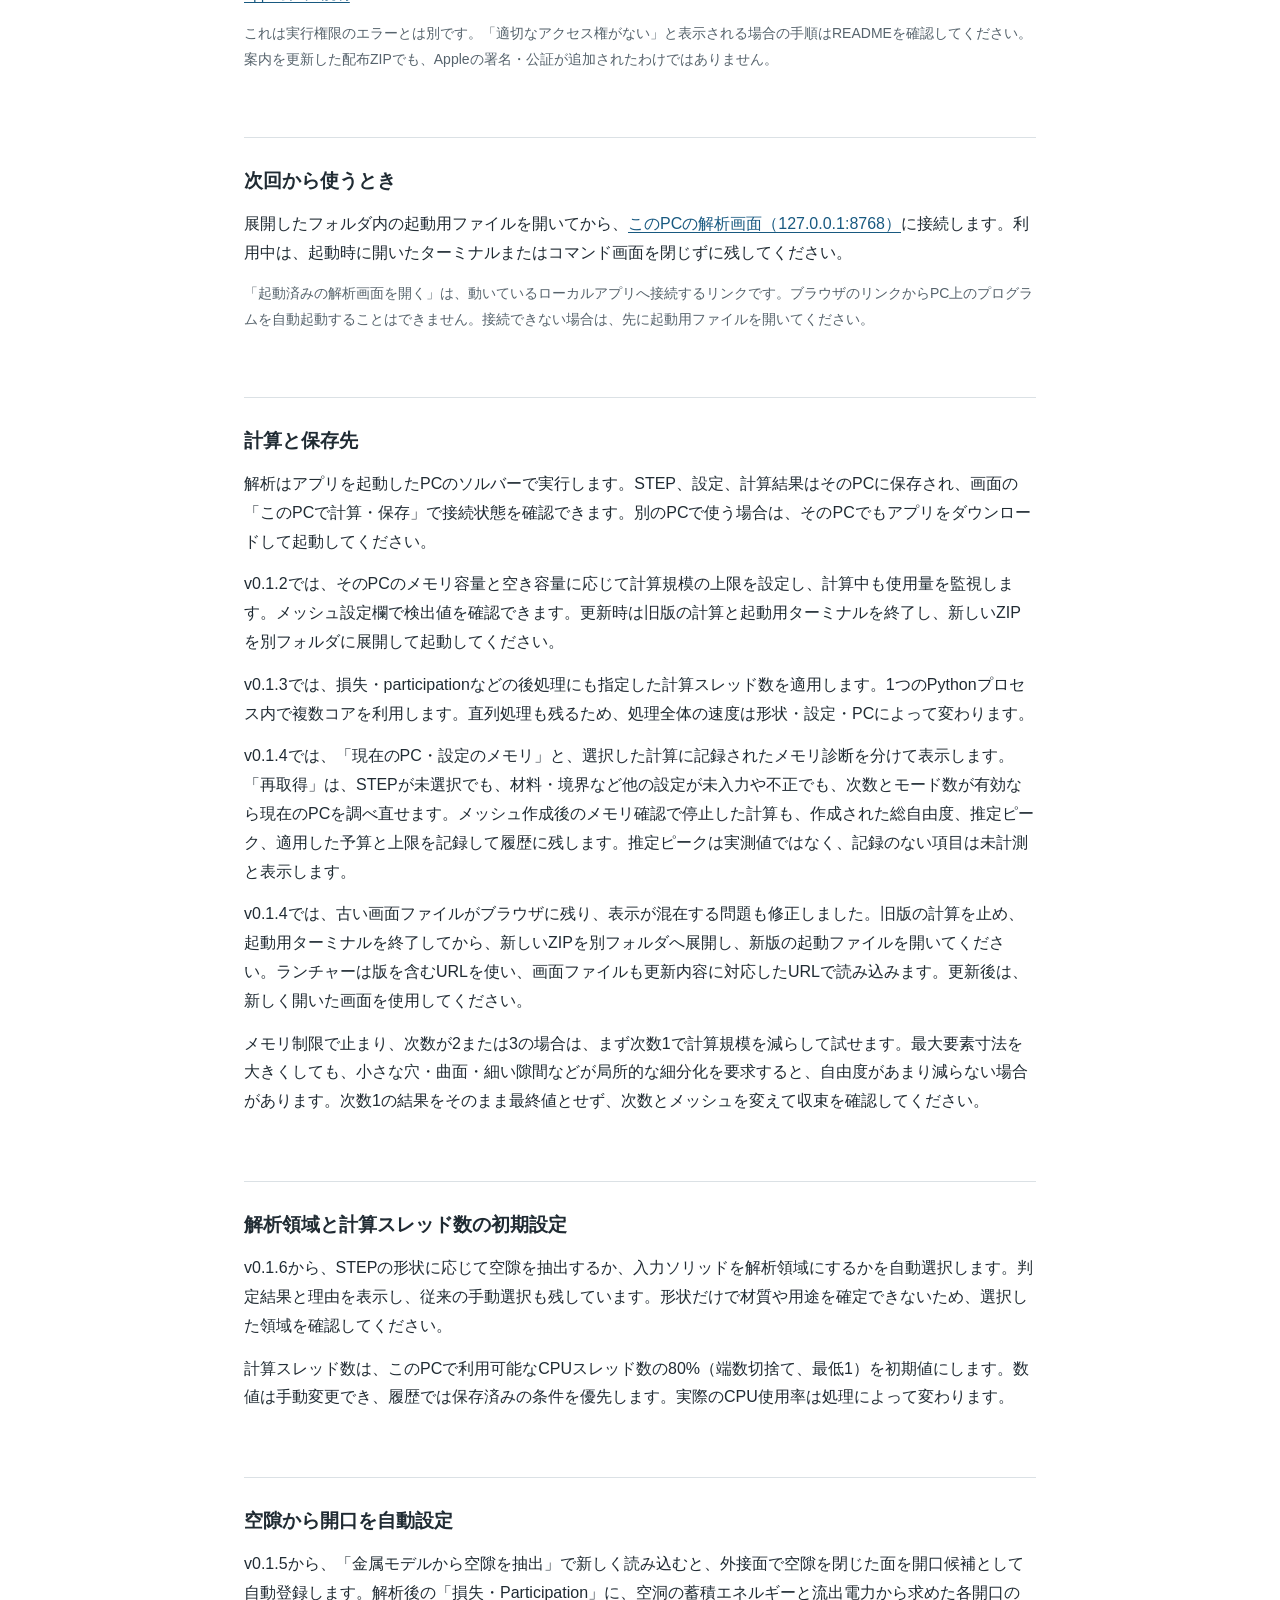
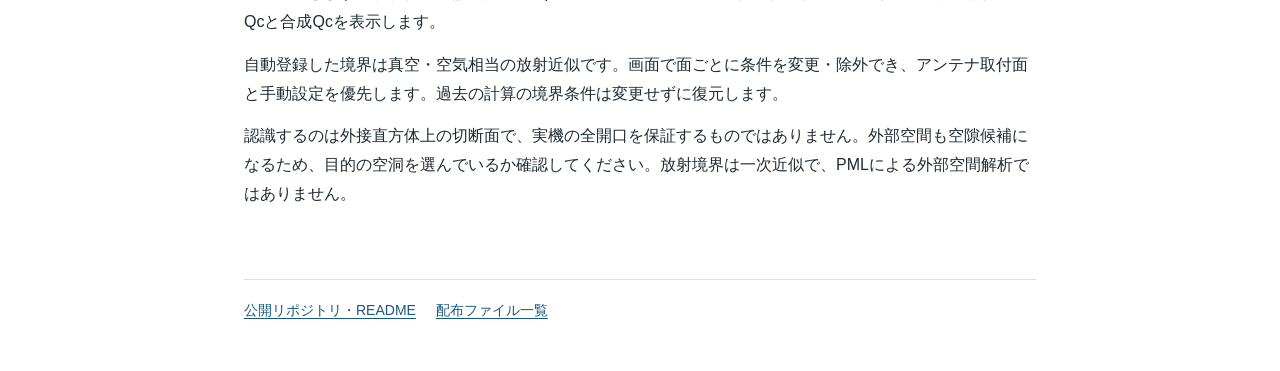
==== commit 2dfaccef: "Select cavity domains automatically and default threads to 80 percent of available CPUs" ====
--- a/docs/index.html
+++ b/docs/index.html
@@ -58,6 +58,11 @@
     <p>メモリ制限で止まり、次数が2または3の場合は、まず次数1で計算規模を減らして試せます。最大要素寸法を大きくしても、小さな穴・曲面・細い隙間などが局所的な細分化を要求すると、自由度があまり減らない場合があります。次数1の結果をそのまま最終値とせず、次数とメッシュを変えて収束を確認してください。</p>
   </section>
   <section class="card">
+    <h2>解析領域と計算スレッド数の初期設定</h2>
+    <p>v0.1.6から、STEPの形状に応じて空隙を抽出するか、入力ソリッドを解析領域にするかを自動選択します。判定結果と理由を表示し、従来の手動選択も残しています。形状だけで材質や用途を確定できないため、選択した領域を確認してください。</p>
+    <p>計算スレッド数は、このPCで利用可能なCPUスレッド数の80%（端数切捨て、最低1）を初期値にします。数値は手動変更でき、履歴では保存済みの条件を優先します。実際のCPU使用率は処理によって変わります。</p>
+  </section>
+  <section class="card">
     <h2>空隙から開口を自動設定</h2>
     <p>v0.1.5から、「金属モデルから空隙を抽出」で新しく読み込むと、外接面で空隙を閉じた面を開口候補として自動登録します。解析後の「損失・Participation」に、空洞の蓄積エネルギーと流出電力から求めた各開口のQcと合成Qcを表示します。</p>
     <p>自動登録した境界は真空・空気相当の放射近似です。画面で面ごとに条件を変更・除外でき、アンテナ取付面と手動設定を優先します。過去の計算の境界条件は変更せずに復元します。</p>
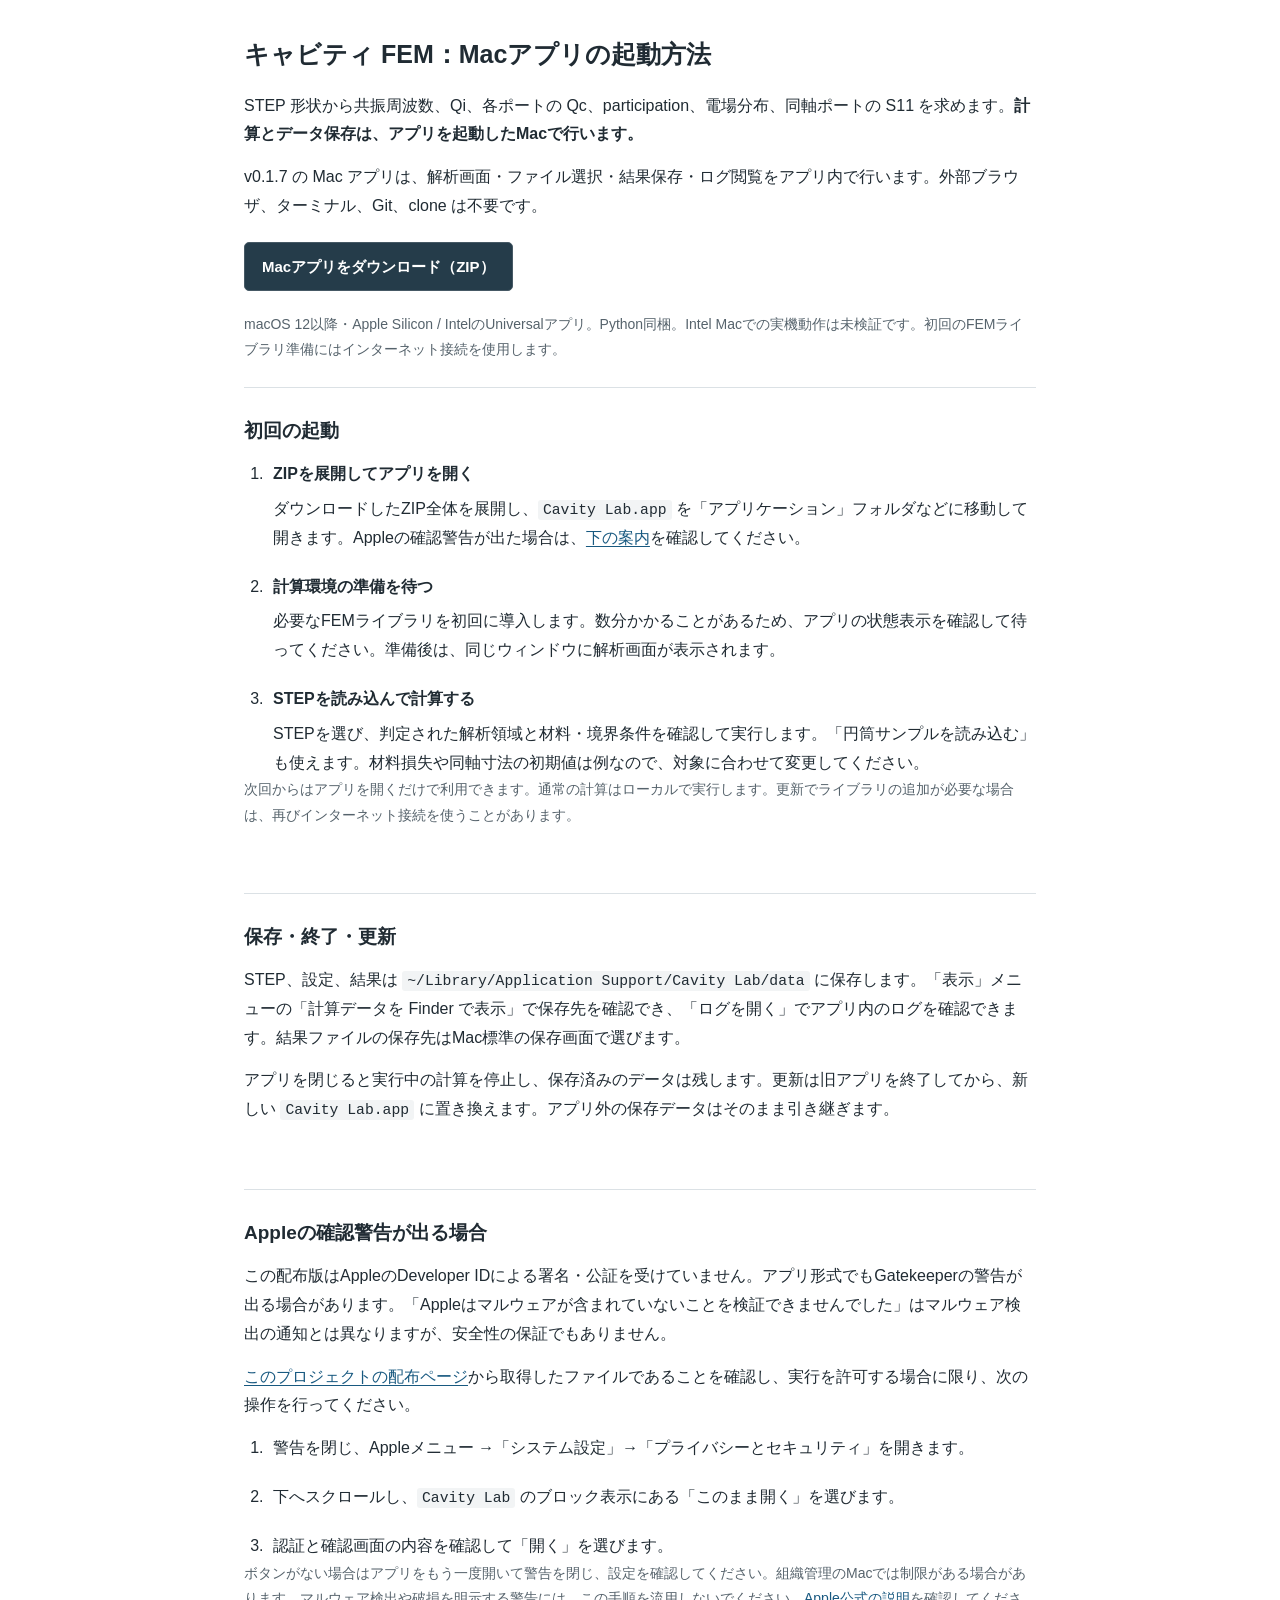
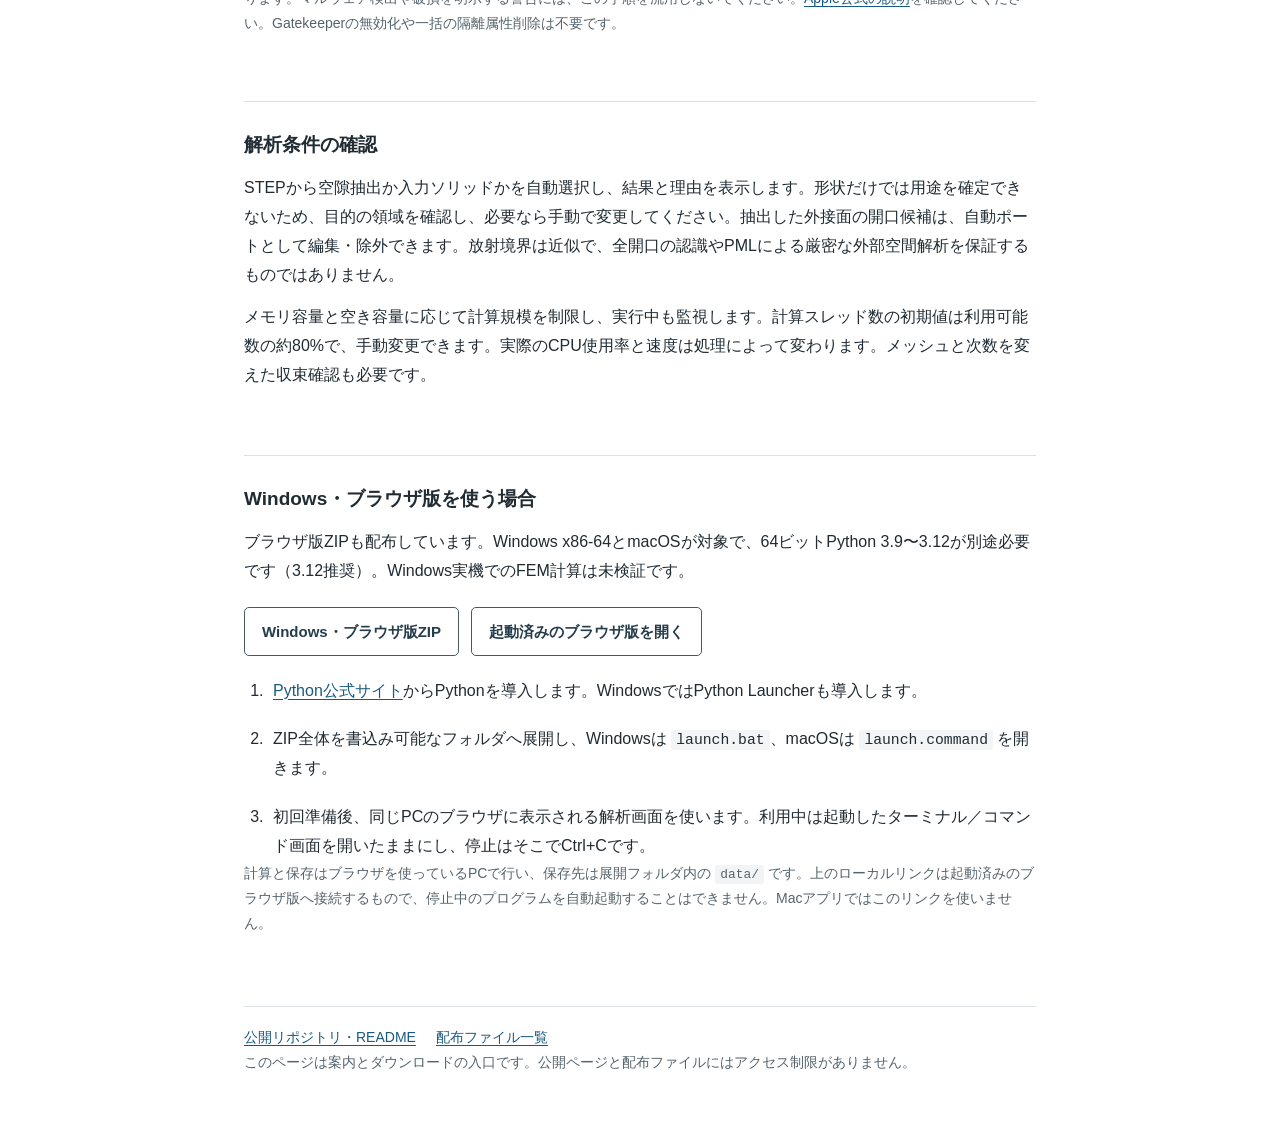
==== commit 93c6ca24: "Add self-contained macOS app UI with bundled Python runtime" ====
--- a/docs/index.html
+++ b/docs/index.html
@@ -8,67 +8,60 @@
   <title>キャビティ解析の起動方法</title>
   <style>
     :root{font-family:-apple-system,BlinkMacSystemFont,"Segoe UI",sans-serif;color:#202b33;background:#fff;line-height:1.8;font-size:16px}
-    *{box-sizing:border-box}body{margin:0}main{max-width:840px;margin:0 auto;padding:36px 24px 48px}h1{font-size:25px;line-height:1.5;margin:0 0 18px;font-weight:650}h2{font-size:19px;margin:0 0 12px;font-weight:600}h3{font-size:16px;margin:0 0 6px;font-weight:600}p{margin:0 0 14px}a{color:#185980;text-underline-offset:3px}a:focus-visible{outline:3px solid #90c5df;outline-offset:4px}section{padding:26px 0;border-top:1px solid #dbe1e5;margin-top:25px}.actions{display:flex;flex-wrap:wrap;gap:12px;margin:21px 0}.button{display:inline-block;border:1px solid #465965;border-radius:5px;padding:10px 17px;text-decoration:none;font-weight:600;font-size:15px;color:#253c4a}.button.primary{background:#253c4a;color:#fff}.note{font-size:14px;color:#56636c}ol{padding-left:24px;margin:0}li{padding-left:5px;margin:0 0 20px}li:last-child{margin-bottom:0}li p{margin:0}.launcher-list{display:grid;grid-template-columns:100px 1fr;gap:7px 12px;margin:11px 0}.launcher-list dt{font-weight:600}.launcher-list dd{margin:0}code{font-family:ui-monospace,SFMono-Regular,Consolas,monospace;font-size:.92em;background:#f2f4f5;padding:2px 5px;border-radius:3px}.local-address{overflow-wrap:anywhere}footer{margin-top:30px;padding-top:18px;border-top:1px solid #dbe1e5;font-size:14px}footer a{margin-right:20px}@media(max-width:520px){main{padding:25px 19px 35px}h1{font-size:22px}.actions{flex-direction:column;align-items:stretch}.button{text-align:center}.launcher-list{grid-template-columns:80px 1fr}}
+    *{box-sizing:border-box}body{margin:0}main{max-width:840px;margin:0 auto;padding:36px 24px 48px}h1{font-size:25px;line-height:1.5;margin:0 0 18px;font-weight:650}h2{font-size:19px;margin:0 0 12px;font-weight:600}h3{font-size:16px;margin:0 0 6px;font-weight:600}p{margin:0 0 14px}a{color:#185980;text-underline-offset:3px}a:focus-visible{outline:3px solid #90c5df;outline-offset:4px}section{padding:26px 0;border-top:1px solid #dbe1e5;margin-top:25px}.actions{display:flex;flex-wrap:wrap;gap:12px;margin:21px 0}.button{display:inline-block;border:1px solid #465965;border-radius:5px;padding:10px 17px;text-decoration:none;font-weight:600;font-size:15px;color:#253c4a}.button.primary{background:#253c4a;color:#fff}.note{font-size:14px;color:#56636c}ol{padding-left:24px;margin:0}li{padding-left:5px;margin:0 0 20px}li:last-child{margin-bottom:0}li p{margin:0}.launcher-list{display:grid;grid-template-columns:100px 1fr;gap:7px 12px;margin:11px 0}.launcher-list dt{font-weight:600}.launcher-list dd{margin:0}code{font-family:ui-monospace,SFMono-Regular,Consolas,monospace;font-size:.92em;background:#f2f4f5;padding:2px 5px;border-radius:3px}.local-address,code{overflow-wrap:anywhere}footer{margin-top:30px;padding-top:18px;border-top:1px solid #dbe1e5;font-size:14px}footer a{margin-right:20px}@media(max-width:520px){main{padding:25px 19px 35px}h1{font-size:22px}.actions{flex-direction:column;align-items:stretch}.button{text-align:center}.launcher-list{grid-template-columns:80px 1fr}}
   </style>
 </head>
 <body>
 <main>
-  <h1>キャビティ解析の起動方法</h1>
-  <p>STEP 形状の共振周波数、Qi、各ポートの Qc、participation、電場分布をブラウザで確認します。<strong>計算とデータ保存は、このブラウザを使っているPCで行います。</strong></p>
-  <p>このページは配布と起動手順の案内です。FEM 解析には、以下のアプリを同じPCで起動する必要があります。Git のインストールやリポジトリの clone は不要です。</p>
+  <h1>キャビティ FEM：Macアプリの起動方法</h1>
+  <p>STEP 形状から共振周波数、Qi、各ポートの Qc、participation、電場分布、同軸ポートの S11 を求めます。<strong>計算とデータ保存は、アプリを起動したMacで行います。</strong></p>
+  <p>v0.1.7 の Mac アプリは、解析画面・ファイル選択・結果保存・ログ閲覧をアプリ内で行います。外部ブラウザ、ターミナル、Git、clone は不要です。</p>
   <div class="actions">
-    <a class="button primary" href="https://github.com/qupqubit/cavity-lab-public/releases/latest/download/cavity-lab-public.zip" rel="noreferrer">アプリ一式をダウンロード（ZIP）</a>
-    <a class="button" href="http://127.0.0.1:8768/" target="_blank" rel="noreferrer">起動済みの解析画面を開く</a>
+    <a class="button primary" href="https://github.com/qupqubit/cavity-lab-public/releases/latest/download/Cavity-Lab-macOS.zip" rel="noreferrer">Macアプリをダウンロード（ZIP）</a>
   </div>
-  <p class="note">対応：macOS / Windows。Python 3.9〜3.12 が必要です。初回の計算環境の準備にはインターネット接続を使用します。</p>
+  <p class="note">macOS 12以降・Apple Silicon / IntelのUniversalアプリ。Python同梱。Intel Macでの実機動作は未検証です。初回のFEMライブラリ準備にはインターネット接続を使用します。</p>
   <section aria-labelledby="first-title">
-    <h2 id="first-title">初回の準備</h2>
+    <h2 id="first-title">初回の起動</h2>
     <ol>
-      <li><h3>Python を用意する</h3><p>Python 3.9〜3.12 を使用します（3.12 推奨）。未導入の場合は、<a href="https://www.python.org/downloads/" rel="noreferrer">Python の公式サイト</a>からインストールしてください。Windows では Python Launcher もインストールしてください。</p></li>
-      <li><h3>ZIP をダウンロードして、全体を展開する</h3><p>上のボタンからアプリ一式を取得し、ZIP をすべて展開してください。起動用ファイルだけを取り出さず、同梱のフォルダとファイルを一緒に置きます。</p></li>
-      <li><h3>このPCで起動用ファイルを開く</h3><dl class="launcher-list"><dt>macOS</dt><dd>展開したフォルダ内の <code>launch.command</code></dd><dt>Windows</dt><dd>展開したフォルダ内の <code>launch.bat</code></dd></dl><p>初回は必要な計算用ライブラリを準備します。処理が終わるまで待ち、表示された解析画面を使ってください。Macで「Appleは検証できませんでした」と表示された場合は、<a href="#mac-warning">以下の警告への対処</a>を確認してください。</p></li>
-      <li><h3>STEP を読み込んで解析する</h3><p>解析画面に STEP を読み込み、領域・材料・境界条件を確認して実行します。「円筒サンプルを読み込む」で、半径 15 mm・高さ 20 mm の真空円筒も試せます。材料損失や同軸寸法の初期値は例なので、対象に合わせて変更してください。</p></li>
+      <li><h3>ZIPを展開してアプリを開く</h3><p>ダウンロードしたZIP全体を展開し、<code>Cavity Lab.app</code> を「アプリケーション」フォルダなどに移動して開きます。Appleの確認警告が出た場合は、<a href="#mac-warning">下の案内</a>を確認してください。</p></li>
+      <li><h3>計算環境の準備を待つ</h3><p>必要なFEMライブラリを初回に導入します。数分かかることがあるため、アプリの状態表示を確認して待ってください。準備後は、同じウィンドウに解析画面が表示されます。</p></li>
+      <li><h3>STEPを読み込んで計算する</h3><p>STEPを選び、判定された解析領域と材料・境界条件を確認して実行します。「円筒サンプルを読み込む」も使えます。材料損失や同軸寸法の初期値は例なので、対象に合わせて変更してください。</p></li>
     </ol>
+    <p class="note">次回からはアプリを開くだけで利用できます。通常の計算はローカルで実行します。更新でライブラリの追加が必要な場合は、再びインターネット接続を使うことがあります。</p>
+  </section>
+  <section aria-labelledby="storage-title">
+    <h2 id="storage-title">保存・終了・更新</h2>
+    <p>STEP、設定、結果は <code>~/Library/Application Support/Cavity Lab/data</code> に保存します。「表示」メニューの「計算データを Finder で表示」で保存先を確認でき、「ログを開く」でアプリ内のログを確認できます。結果ファイルの保存先はMac標準の保存画面で選びます。</p>
+    <p>アプリを閉じると実行中の計算を停止し、保存済みのデータは残します。更新は旧アプリを終了してから、新しい <code>Cavity Lab.app</code> に置き換えます。アプリ外の保存データはそのまま引き継ぎます。</p>
   </section>
   <section id="mac-warning" aria-labelledby="mac-warning-title">
-    <h2 id="mac-warning-title">Macで「launch.command は開いていません」と表示されたら</h2>
-    <p>この配布版の起動ファイルは、AppleのDeveloper IDによる署名・公証を受けていません。そのため、別のMacへダウンロードして最初に開く際に、Gatekeeperが実行を止める場合があります。「Appleはマルウェアが含まれていないことを検証できませんでした」という警告は、マルウェアが検出されたという通知とは異なります。ただし、安全性が保証されたという意味でもありません。</p>
-    <p><a href="https://github.com/qupqubit/cavity-lab-public/releases" rel="noreferrer">このプロジェクトの配布ページ</a>から取得したファイルであることを確認し、実行を許可する場合は次の操作を行ってください。</p>
+    <h2 id="mac-warning-title">Appleの確認警告が出る場合</h2>
+    <p>この配布版はAppleのDeveloper IDによる署名・公証を受けていません。アプリ形式でもGatekeeperの警告が出る場合があります。「Appleはマルウェアが含まれていないことを検証できませんでした」はマルウェア検出の通知とは異なりますが、安全性の保証でもありません。</p>
+    <p><a href="https://github.com/qupqubit/cavity-lab-public/releases" rel="noreferrer">このプロジェクトの配布ページ</a>から取得したファイルであることを確認し、実行を許可する場合に限り、次の操作を行ってください。</p>
     <ol>
-      <li>警告画面で「完了」を押します。</li>
-      <li>Appleメニューから「システム設定」→「プライバシーとセキュリティ」を開き、下へスクロールします。</li>
-      <li><code>launch.command</code> がブロックされた旨の表示の横にある「このまま開く」を選びます。</li>
-      <li>認証と確認を求められたら内容を確認して「開く」を選びます。ターミナルが開き、初回準備が始まります。</li>
+      <li>警告を閉じ、Appleメニュー →「システム設定」→「プライバシーとセキュリティ」を開きます。</li>
+      <li>下へスクロールし、<code>Cavity Lab</code> のブロック表示にある「このまま開く」を選びます。</li>
+      <li>認証と確認画面の内容を確認して「開く」を選びます。</li>
     </ol>
-    <p class="note">「このまま開く」が出ない場合は、起動ファイルをもう一度開いて警告を閉じ、設定を確認してください。組織が管理するMacでは管理者の制限がある場合があります。Mac全体のGatekeeperを無効にする操作や、一括の隔離属性削除は不要です。<a href="https://support.apple.com/ja-jp/102445" rel="noreferrer">Apple公式の説明</a></p>
-    <p class="note">これは実行権限のエラーとは別です。「適切なアクセス権がない」と表示される場合の手順はREADMEを確認してください。案内を更新した配布ZIPでも、Appleの署名・公証が追加されたわけではありません。</p>
+    <p class="note">ボタンがない場合はアプリをもう一度開いて警告を閉じ、設定を確認してください。組織管理のMacでは制限がある場合があります。マルウェア検出や破損を明示する警告には、この手順を流用しないでください。<a href="https://support.apple.com/ja-jp/102445" rel="noreferrer">Apple公式の説明</a>を確認してください。Gatekeeperの無効化や一括の隔離属性削除は不要です。</p>
   </section>
-  <section aria-labelledby="next-title">
-    <h2 id="next-title">次回から使うとき</h2>
-    <p>展開したフォルダ内の起動用ファイルを開いてから、<a class="local-address" href="http://127.0.0.1:8768/" target="_blank" rel="noreferrer">このPCの解析画面（127.0.0.1:8768）</a>に接続します。利用中は、起動時に開いたターミナルまたはコマンド画面を閉じずに残してください。</p>
-    <p class="note">「起動済みの解析画面を開く」は、動いているローカルアプリへ接続するリンクです。ブラウザのリンクからPC上のプログラムを自動起動することはできません。接続できない場合は、先に起動用ファイルを開いてください。</p>
+  <section aria-labelledby="settings-title">
+    <h2 id="settings-title">解析条件の確認</h2>
+    <p>STEPから空隙抽出か入力ソリッドかを自動選択し、結果と理由を表示します。形状だけでは用途を確定できないため、目的の領域を確認し、必要なら手動で変更してください。抽出した外接面の開口候補は、自動ポートとして編集・除外できます。放射境界は近似で、全開口の認識やPMLによる厳密な外部空間解析を保証するものではありません。</p>
+    <p>メモリ容量と空き容量に応じて計算規模を制限し、実行中も監視します。計算スレッド数の初期値は利用可能数の約80%で、手動変更できます。実際のCPU使用率と速度は処理によって変わります。メッシュと次数を変えた収束確認も必要です。</p>
   </section>
-  <section aria-labelledby="storage-title">
-    <h2 id="storage-title">計算と保存先</h2>
-    <p>解析はアプリを起動したPCのソルバーで実行します。STEP、設定、計算結果はそのPCに保存され、画面の「このPCで計算・保存」で接続状態を確認できます。別のPCで使う場合は、そのPCでもアプリをダウンロードして起動してください。</p>
-    <p>v0.1.2では、そのPCのメモリ容量と空き容量に応じて計算規模の上限を設定し、計算中も使用量を監視します。メッシュ設定欄で検出値を確認できます。更新時は旧版の計算と起動用ターミナルを終了し、新しいZIPを別フォルダに展開して起動してください。</p>
-    <p>v0.1.3では、損失・participationなどの後処理にも指定した計算スレッド数を適用します。1つのPythonプロセス内で複数コアを利用します。直列処理も残るため、処理全体の速度は形状・設定・PCによって変わります。</p>
-    <p>v0.1.4では、「現在のPC・設定のメモリ」と、選択した計算に記録されたメモリ診断を分けて表示します。「再取得」は、STEPが未選択でも、材料・境界など他の設定が未入力や不正でも、次数とモード数が有効なら現在のPCを調べ直せます。メッシュ作成後のメモリ確認で停止した計算も、作成された総自由度、推定ピーク、適用した予算と上限を記録して履歴に残します。推定ピークは実測値ではなく、記録のない項目は未計測と表示します。</p>
-    <p>v0.1.4では、古い画面ファイルがブラウザに残り、表示が混在する問題も修正しました。旧版の計算を止め、起動用ターミナルを終了してから、新しいZIPを別フォルダへ展開し、新版の起動ファイルを開いてください。ランチャーは版を含むURLを使い、画面ファイルも更新内容に対応したURLで読み込みます。更新後は、新しく開いた画面を使用してください。</p>
-    <p>メモリ制限で止まり、次数が2または3の場合は、まず次数1で計算規模を減らして試せます。最大要素寸法を大きくしても、小さな穴・曲面・細い隙間などが局所的な細分化を要求すると、自由度があまり減らない場合があります。次数1の結果をそのまま最終値とせず、次数とメッシュを変えて収束を確認してください。</p>
+  <section id="browser-version" aria-labelledby="browser-title">
+    <h2 id="browser-title">Windows・ブラウザ版を使う場合</h2>
+    <p>ブラウザ版ZIPも配布しています。Windows x86-64とmacOSが対象で、64ビットPython 3.9〜3.12が別途必要です（3.12推奨）。Windows実機でのFEM計算は未検証です。</p>
+    <div class="actions"><a class="button" href="https://github.com/qupqubit/cavity-lab-public/releases/latest/download/cavity-lab-public.zip" rel="noreferrer">Windows・ブラウザ版ZIP</a><a class="button" href="http://127.0.0.1:8768/" target="_blank" rel="noreferrer">起動済みのブラウザ版を開く</a></div>
+    <ol>
+      <li><a href="https://www.python.org/downloads/" rel="noreferrer">Python公式サイト</a>からPythonを導入します。WindowsではPython Launcherも導入します。</li>
+      <li>ZIP全体を書込み可能なフォルダへ展開し、Windowsは <code>launch.bat</code>、macOSは <code>launch.command</code> を開きます。</li>
+      <li>初回準備後、同じPCのブラウザに表示される解析画面を使います。利用中は起動したターミナル／コマンド画面を開いたままにし、停止はそこでCtrl+Cです。</li>
+    </ol>
+    <p class="note">計算と保存はブラウザを使っているPCで行い、保存先は展開フォルダ内の <code>data/</code> です。上のローカルリンクは起動済みのブラウザ版へ接続するもので、停止中のプログラムを自動起動することはできません。Macアプリではこのリンクを使いません。</p>
   </section>
-  <section class="card">
-    <h2>解析領域と計算スレッド数の初期設定</h2>
-    <p>v0.1.6から、STEPの形状に応じて空隙を抽出するか、入力ソリッドを解析領域にするかを自動選択します。判定結果と理由を表示し、従来の手動選択も残しています。形状だけで材質や用途を確定できないため、選択した領域を確認してください。</p>
-    <p>計算スレッド数は、このPCで利用可能なCPUスレッド数の80%（端数切捨て、最低1）を初期値にします。数値は手動変更でき、履歴では保存済みの条件を優先します。実際のCPU使用率は処理によって変わります。</p>
-  </section>
-  <section class="card">
-    <h2>空隙から開口を自動設定</h2>
-    <p>v0.1.5から、「金属モデルから空隙を抽出」で新しく読み込むと、外接面で空隙を閉じた面を開口候補として自動登録します。解析後の「損失・Participation」に、空洞の蓄積エネルギーと流出電力から求めた各開口のQcと合成Qcを表示します。</p>
-    <p>自動登録した境界は真空・空気相当の放射近似です。画面で面ごとに条件を変更・除外でき、アンテナ取付面と手動設定を優先します。過去の計算の境界条件は変更せずに復元します。</p>
-    <p>認識するのは外接直方体上の切断面で、実機の全開口を保証するものではありません。外部空間も空隙候補になるため、目的の空洞を選んでいるか確認してください。放射境界は一次近似で、PMLによる外部空間解析ではありません。</p>
-  </section>
-  <footer><a href="https://github.com/qupqubit/cavity-lab-public" rel="noreferrer">公開リポジトリ・README</a><a href="https://github.com/qupqubit/cavity-lab-public/releases" rel="noreferrer">配布ファイル一覧</a></footer>
+  <footer><a href="https://github.com/qupqubit/cavity-lab-public" rel="noreferrer">公開リポジトリ・README</a><a href="https://github.com/qupqubit/cavity-lab-public/releases" rel="noreferrer">配布ファイル一覧</a><p class="note">このページは案内とダウンロードの入口です。公開ページと配布ファイルにはアクセス制限がありません。</p></footer>
 </main>
 </body>
 </html>
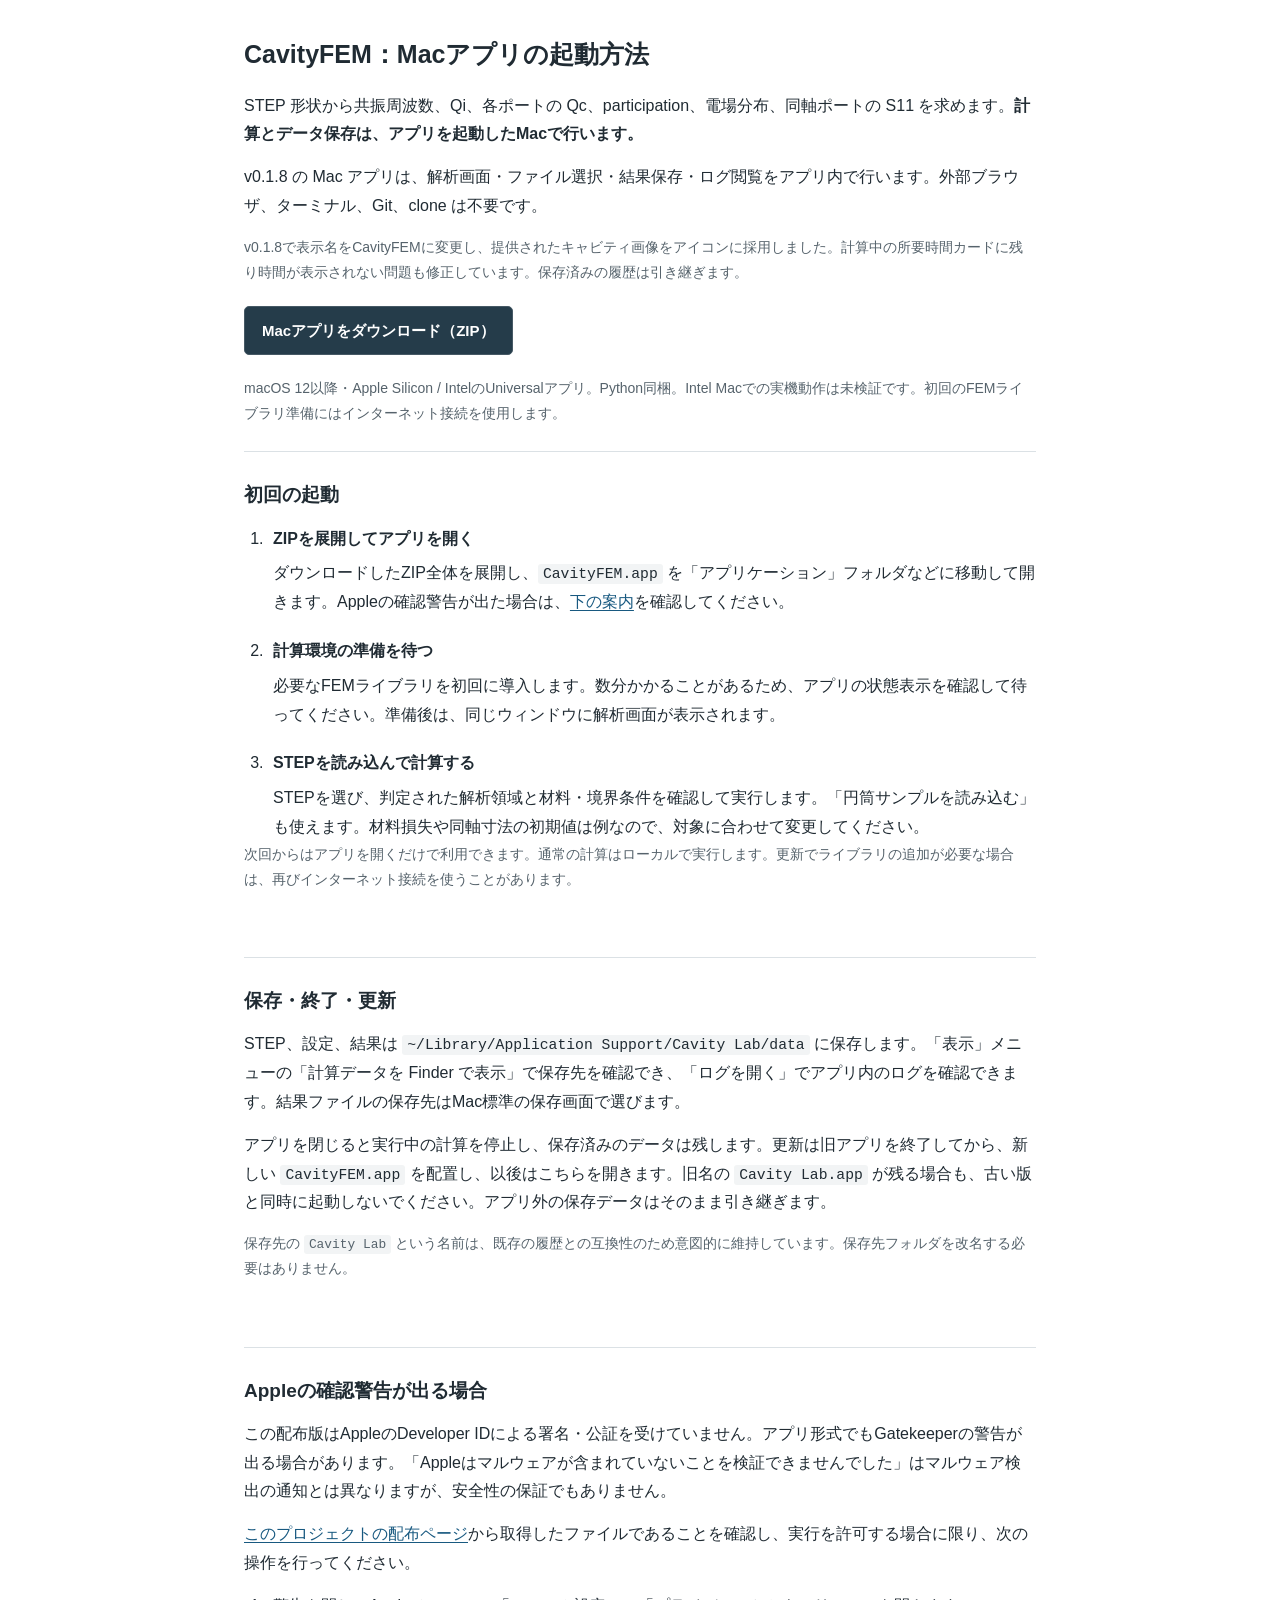
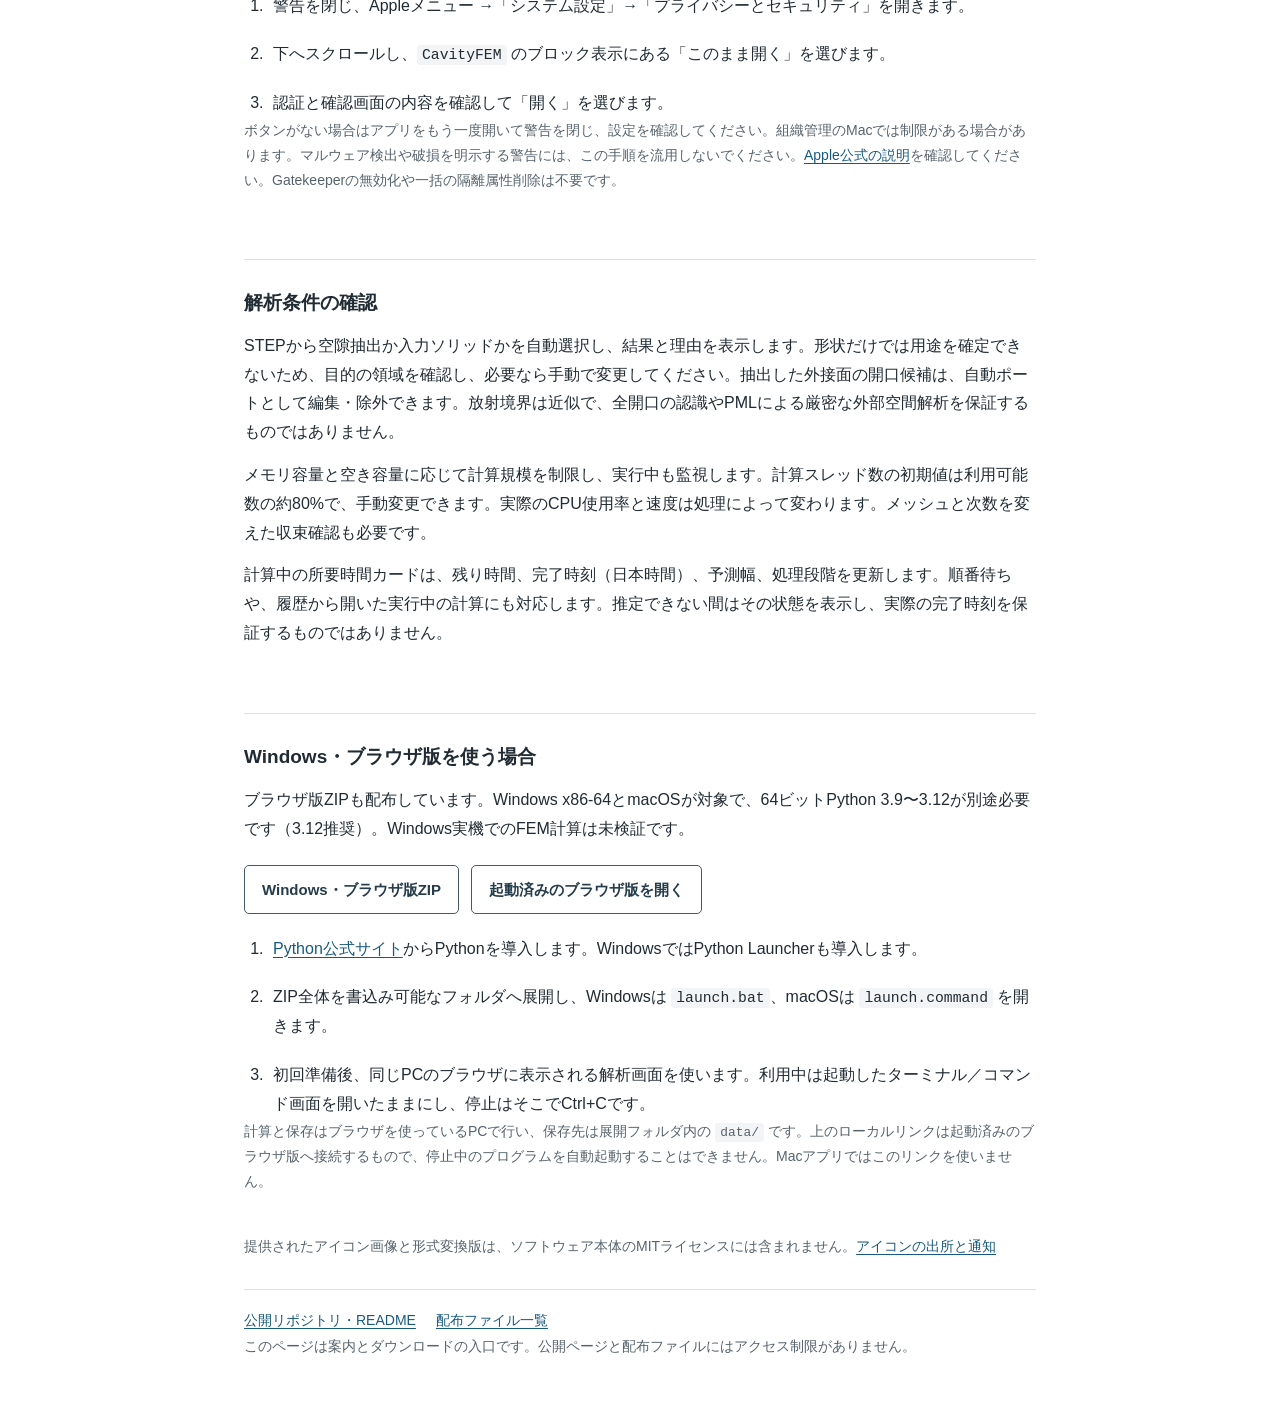
==== commit 29366d9e: "Fix live runtime ETA card and rename Mac app to CavityFEM" ====
--- a/docs/index.html
+++ b/docs/index.html
@@ -5,7 +5,7 @@
   <meta name="viewport" content="width=device-width,initial-scale=1">
   <meta name="robots" content="noindex,nofollow">
   <meta name="referrer" content="no-referrer">
-  <title>キャビティ解析の起動方法</title>
+  <title>CavityFEM：Macアプリの起動方法</title>
   <style>
     :root{font-family:-apple-system,BlinkMacSystemFont,"Segoe UI",sans-serif;color:#202b33;background:#fff;line-height:1.8;font-size:16px}
     *{box-sizing:border-box}body{margin:0}main{max-width:840px;margin:0 auto;padding:36px 24px 48px}h1{font-size:25px;line-height:1.5;margin:0 0 18px;font-weight:650}h2{font-size:19px;margin:0 0 12px;font-weight:600}h3{font-size:16px;margin:0 0 6px;font-weight:600}p{margin:0 0 14px}a{color:#185980;text-underline-offset:3px}a:focus-visible{outline:3px solid #90c5df;outline-offset:4px}section{padding:26px 0;border-top:1px solid #dbe1e5;margin-top:25px}.actions{display:flex;flex-wrap:wrap;gap:12px;margin:21px 0}.button{display:inline-block;border:1px solid #465965;border-radius:5px;padding:10px 17px;text-decoration:none;font-weight:600;font-size:15px;color:#253c4a}.button.primary{background:#253c4a;color:#fff}.note{font-size:14px;color:#56636c}ol{padding-left:24px;margin:0}li{padding-left:5px;margin:0 0 20px}li:last-child{margin-bottom:0}li p{margin:0}.launcher-list{display:grid;grid-template-columns:100px 1fr;gap:7px 12px;margin:11px 0}.launcher-list dt{font-weight:600}.launcher-list dd{margin:0}code{font-family:ui-monospace,SFMono-Regular,Consolas,monospace;font-size:.92em;background:#f2f4f5;padding:2px 5px;border-radius:3px}.local-address,code{overflow-wrap:anywhere}footer{margin-top:30px;padding-top:18px;border-top:1px solid #dbe1e5;font-size:14px}footer a{margin-right:20px}@media(max-width:520px){main{padding:25px 19px 35px}h1{font-size:22px}.actions{flex-direction:column;align-items:stretch}.button{text-align:center}.launcher-list{grid-template-columns:80px 1fr}}
@@ -13,17 +13,18 @@
 </head>
 <body>
 <main>
-  <h1>キャビティ FEM：Macアプリの起動方法</h1>
+  <h1>CavityFEM：Macアプリの起動方法</h1>
   <p>STEP 形状から共振周波数、Qi、各ポートの Qc、participation、電場分布、同軸ポートの S11 を求めます。<strong>計算とデータ保存は、アプリを起動したMacで行います。</strong></p>
-  <p>v0.1.7 の Mac アプリは、解析画面・ファイル選択・結果保存・ログ閲覧をアプリ内で行います。外部ブラウザ、ターミナル、Git、clone は不要です。</p>
+  <p>v0.1.8 の Mac アプリは、解析画面・ファイル選択・結果保存・ログ閲覧をアプリ内で行います。外部ブラウザ、ターミナル、Git、clone は不要です。</p>
+  <p class="note">v0.1.8で表示名をCavityFEMに変更し、提供されたキャビティ画像をアイコンに採用しました。計算中の所要時間カードに残り時間が表示されない問題も修正しています。保存済みの履歴は引き継ぎます。</p>
   <div class="actions">
-    <a class="button primary" href="https://github.com/qupqubit/cavity-lab-public/releases/latest/download/Cavity-Lab-macOS.zip" rel="noreferrer">Macアプリをダウンロード（ZIP）</a>
+    <a class="button primary" href="https://github.com/qupqubit/cavity-lab-public/releases/latest/download/CavityFEM-macOS.zip" rel="noreferrer">Macアプリをダウンロード（ZIP）</a>
   </div>
   <p class="note">macOS 12以降・Apple Silicon / IntelのUniversalアプリ。Python同梱。Intel Macでの実機動作は未検証です。初回のFEMライブラリ準備にはインターネット接続を使用します。</p>
   <section aria-labelledby="first-title">
     <h2 id="first-title">初回の起動</h2>
     <ol>
-      <li><h3>ZIPを展開してアプリを開く</h3><p>ダウンロードしたZIP全体を展開し、<code>Cavity Lab.app</code> を「アプリケーション」フォルダなどに移動して開きます。Appleの確認警告が出た場合は、<a href="#mac-warning">下の案内</a>を確認してください。</p></li>
+      <li><h3>ZIPを展開してアプリを開く</h3><p>ダウンロードしたZIP全体を展開し、<code>CavityFEM.app</code> を「アプリケーション」フォルダなどに移動して開きます。Appleの確認警告が出た場合は、<a href="#mac-warning">下の案内</a>を確認してください。</p></li>
       <li><h3>計算環境の準備を待つ</h3><p>必要なFEMライブラリを初回に導入します。数分かかることがあるため、アプリの状態表示を確認して待ってください。準備後は、同じウィンドウに解析画面が表示されます。</p></li>
       <li><h3>STEPを読み込んで計算する</h3><p>STEPを選び、判定された解析領域と材料・境界条件を確認して実行します。「円筒サンプルを読み込む」も使えます。材料損失や同軸寸法の初期値は例なので、対象に合わせて変更してください。</p></li>
     </ol>
@@ -32,7 +33,8 @@
   <section aria-labelledby="storage-title">
     <h2 id="storage-title">保存・終了・更新</h2>
     <p>STEP、設定、結果は <code>~/Library/Application Support/Cavity Lab/data</code> に保存します。「表示」メニューの「計算データを Finder で表示」で保存先を確認でき、「ログを開く」でアプリ内のログを確認できます。結果ファイルの保存先はMac標準の保存画面で選びます。</p>
-    <p>アプリを閉じると実行中の計算を停止し、保存済みのデータは残します。更新は旧アプリを終了してから、新しい <code>Cavity Lab.app</code> に置き換えます。アプリ外の保存データはそのまま引き継ぎます。</p>
+    <p>アプリを閉じると実行中の計算を停止し、保存済みのデータは残します。更新は旧アプリを終了してから、新しい <code>CavityFEM.app</code> を配置し、以後はこちらを開きます。旧名の <code>Cavity Lab.app</code> が残る場合も、古い版と同時に起動しないでください。アプリ外の保存データはそのまま引き継ぎます。</p>
+    <p class="note">保存先の <code>Cavity Lab</code> という名前は、既存の履歴との互換性のため意図的に維持しています。保存先フォルダを改名する必要はありません。</p>
   </section>
   <section id="mac-warning" aria-labelledby="mac-warning-title">
     <h2 id="mac-warning-title">Appleの確認警告が出る場合</h2>
@@ -40,7 +42,7 @@
     <p><a href="https://github.com/qupqubit/cavity-lab-public/releases" rel="noreferrer">このプロジェクトの配布ページ</a>から取得したファイルであることを確認し、実行を許可する場合に限り、次の操作を行ってください。</p>
     <ol>
       <li>警告を閉じ、Appleメニュー →「システム設定」→「プライバシーとセキュリティ」を開きます。</li>
-      <li>下へスクロールし、<code>Cavity Lab</code> のブロック表示にある「このまま開く」を選びます。</li>
+      <li>下へスクロールし、<code>CavityFEM</code> のブロック表示にある「このまま開く」を選びます。</li>
       <li>認証と確認画面の内容を確認して「開く」を選びます。</li>
     </ol>
     <p class="note">ボタンがない場合はアプリをもう一度開いて警告を閉じ、設定を確認してください。組織管理のMacでは制限がある場合があります。マルウェア検出や破損を明示する警告には、この手順を流用しないでください。<a href="https://support.apple.com/ja-jp/102445" rel="noreferrer">Apple公式の説明</a>を確認してください。Gatekeeperの無効化や一括の隔離属性削除は不要です。</p>
@@ -49,6 +51,7 @@
     <h2 id="settings-title">解析条件の確認</h2>
     <p>STEPから空隙抽出か入力ソリッドかを自動選択し、結果と理由を表示します。形状だけでは用途を確定できないため、目的の領域を確認し、必要なら手動で変更してください。抽出した外接面の開口候補は、自動ポートとして編集・除外できます。放射境界は近似で、全開口の認識やPMLによる厳密な外部空間解析を保証するものではありません。</p>
     <p>メモリ容量と空き容量に応じて計算規模を制限し、実行中も監視します。計算スレッド数の初期値は利用可能数の約80%で、手動変更できます。実際のCPU使用率と速度は処理によって変わります。メッシュと次数を変えた収束確認も必要です。</p>
+    <p>計算中の所要時間カードは、残り時間、完了時刻（日本時間）、予測幅、処理段階を更新します。順番待ちや、履歴から開いた実行中の計算にも対応します。推定できない間はその状態を表示し、実際の完了時刻を保証するものではありません。</p>
   </section>
   <section id="browser-version" aria-labelledby="browser-title">
     <h2 id="browser-title">Windows・ブラウザ版を使う場合</h2>
@@ -61,6 +64,7 @@
     </ol>
     <p class="note">計算と保存はブラウザを使っているPCで行い、保存先は展開フォルダ内の <code>data/</code> です。上のローカルリンクは起動済みのブラウザ版へ接続するもので、停止中のプログラムを自動起動することはできません。Macアプリではこのリンクを使いません。</p>
   </section>
+  <p class="note">提供されたアイコン画像と形式変換版は、ソフトウェア本体のMITライセンスには含まれません。<a href="https://github.com/qupqubit/cavity-lab-public/blob/main/macos/icon-NOTICE.md" rel="noreferrer">アイコンの出所と通知</a></p>
   <footer><a href="https://github.com/qupqubit/cavity-lab-public" rel="noreferrer">公開リポジトリ・README</a><a href="https://github.com/qupqubit/cavity-lab-public/releases" rel="noreferrer">配布ファイル一覧</a><p class="note">このページは案内とダウンロードの入口です。公開ページと配布ファイルにはアクセス制限がありません。</p></footer>
 </main>
 </body>
